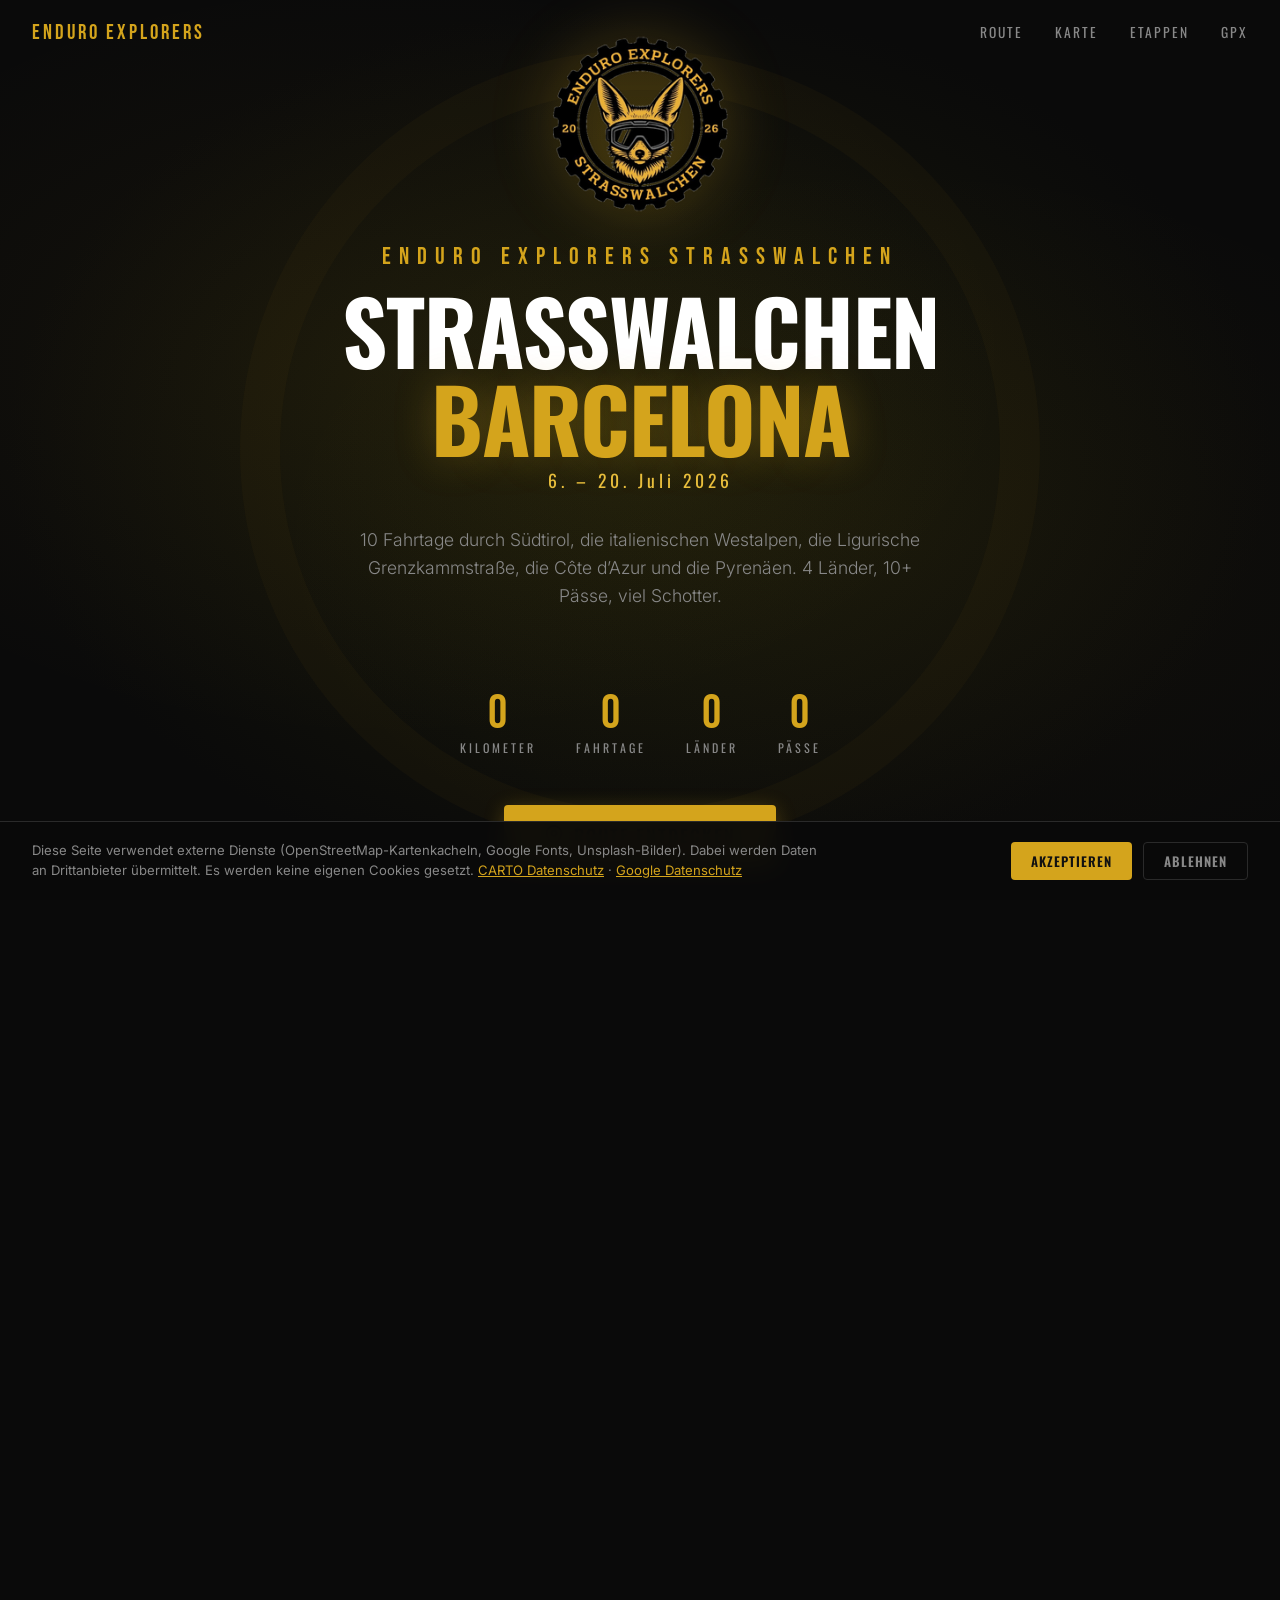
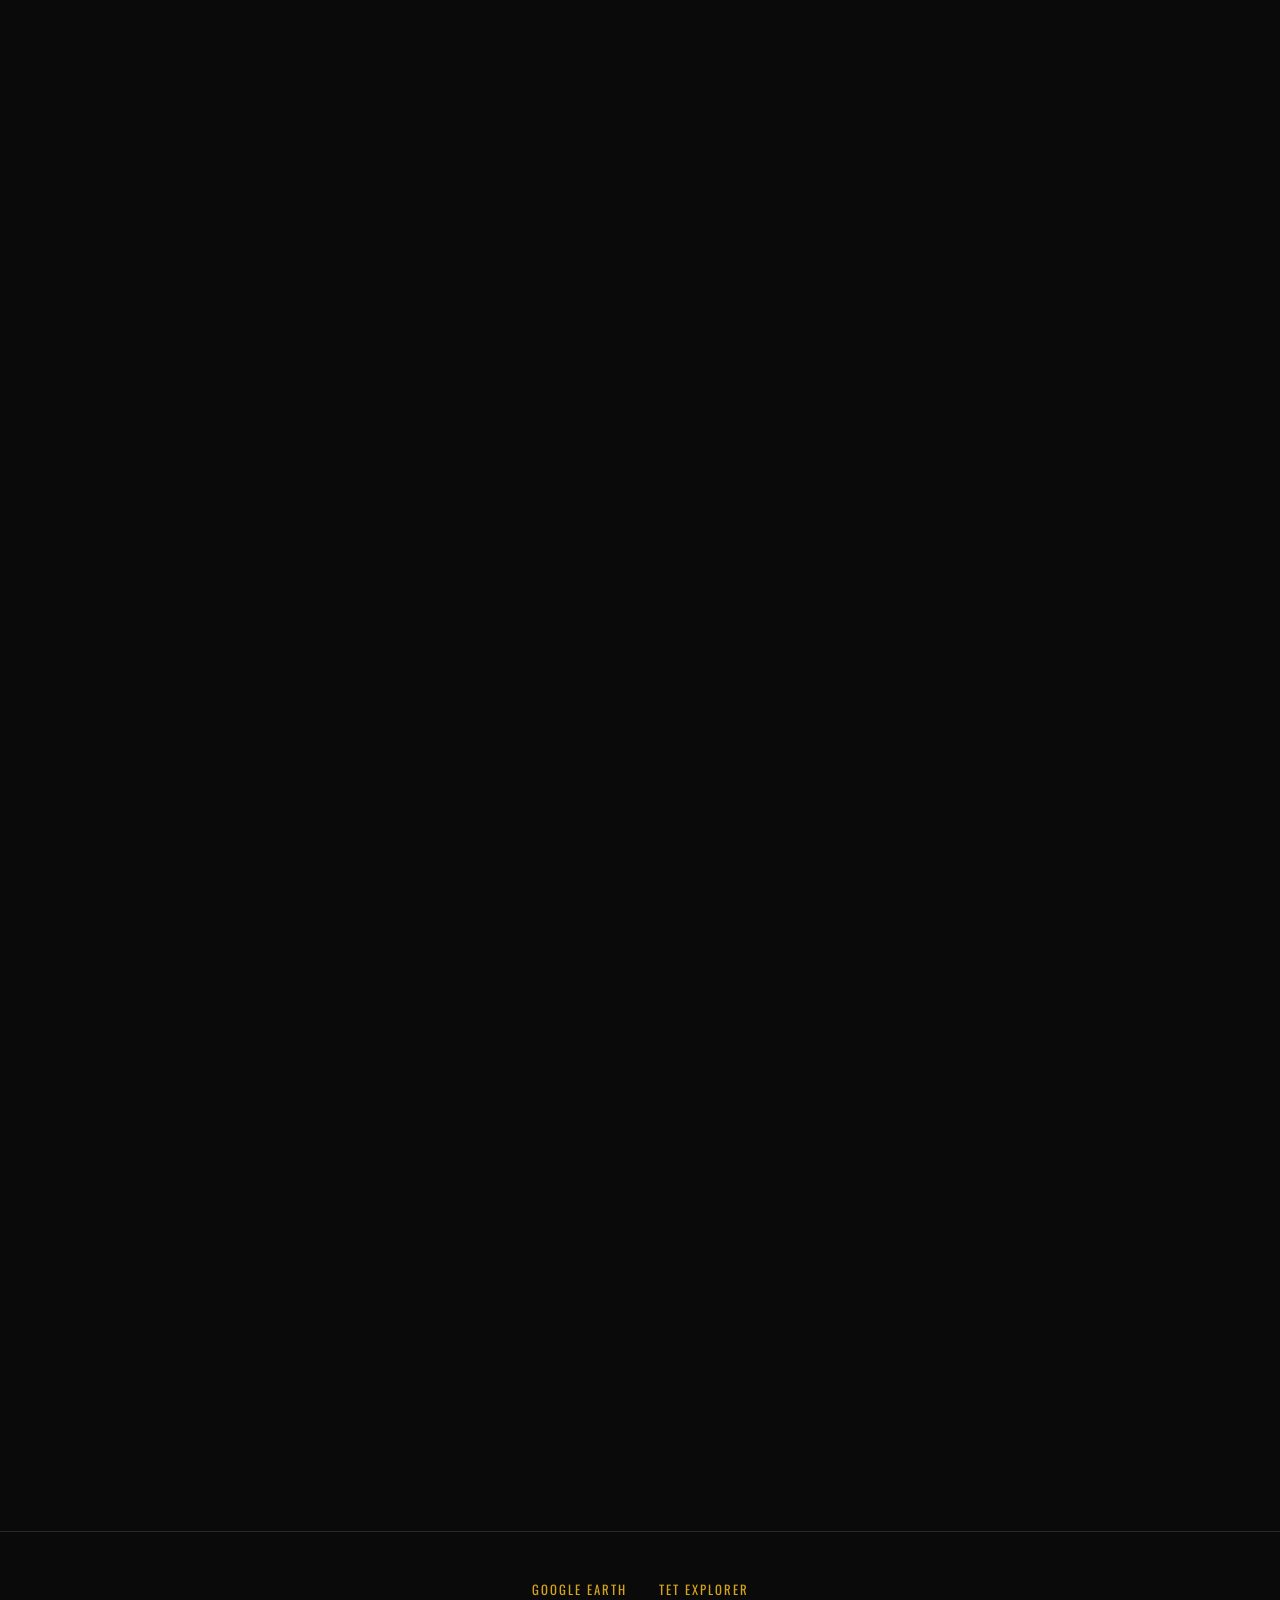
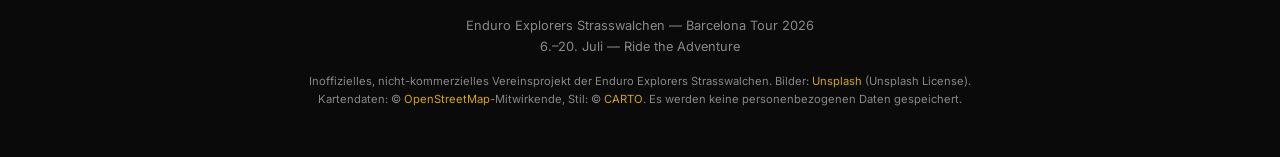
==== austria-barcelona.html @ 9d6f2d41 "gpx.studio iframe: Initial-Zoom auf Route gesetzt Vorher: Iframe zeigte beim Laden die ganze Weltkug" ====
<!DOCTYPE html>
<html lang="de">
<head>
    <meta charset="UTF-8">
    <meta name="viewport" content="width=device-width, initial-scale=1.0">
    <title>Strasswalchen → Barcelona 2026 · Via del Sale Tour — Enduro Explorers</title>
    <meta name="robots" content="noindex">
    <base target="_blank">
    <link rel="preconnect" href="https://fonts.googleapis.com">
    <link href="https://fonts.googleapis.com/css2?family=Bebas+Neue&family=Oswald:wght@300;400;500;600;700&family=Inter:wght@300;400;500;600&display=swap" rel="stylesheet">
    <style>
        :root {
            --gold: #D4A41C;
            --gold-light: #E8BE3C;
            --gold-dark: #B8890F;
            --gold-glow: rgba(212,164,28,0.3);
            --black: #0A0A0A;
            --black-card: #141414;
            --black-card-hover: #1C1C1C;
            --black-lighter: #1E1E1E;
            --text: #D4D4D4;
            --text-muted: #888888;
            --text-bright: #FFFFFF;
            --border: #2A2A2A;
            --red: #CC3333;
            --green: #44AA44;
            --blue: #4488CC;
        }
        * { margin: 0; padding: 0; box-sizing: border-box; }
        body {
            font-family: 'Inter', -apple-system, sans-serif;
            background: var(--black);
            color: var(--text);
            line-height: 1.6;
            overflow-x: hidden;
        }

        /* ═══ HERO ═══ */
        .hero {
            position: relative;
            min-height: 100vh;
            display: flex;
            align-items: center;
            justify-content: center;
            text-align: center;
            background: radial-gradient(ellipse at center, #1a1a0a 0%, var(--black) 70%);
            overflow: hidden;
        }
        .hero::before {
            content: '';
            position: absolute;
            top: 0; left: 0; right: 0; bottom: 0;
            background:
                radial-gradient(ellipse at 30% 40%, rgba(212,164,28,0.06) 0%, transparent 50%),
                radial-gradient(ellipse at 70% 60%, rgba(212,164,28,0.04) 0%, transparent 50%);
        }
        /* Gear pattern background */
        .hero-gear-bg {
            position: absolute;
            top: 50%; left: 50%;
            transform: translate(-50%, -50%);
            width: 800px; height: 800px;
            opacity: 0.03;
            border: 40px solid var(--gold);
            border-radius: 50%;
            animation: gear-rotate 120s linear infinite;
        }
        @keyframes gear-rotate { to { transform: translate(-50%, -50%) rotate(360deg); } }

        .hero-particles {
            position: absolute;
            top: 0; left: 0; right: 0; bottom: 0;
            overflow: hidden;
        }
        .particle {
            position: absolute;
            width: 2px; height: 2px;
            background: var(--gold);
            border-radius: 50%;
            opacity: 0;
            animation: dust 6s infinite;
        }
        @keyframes dust {
            0% { opacity: 0; transform: translateY(100vh) scale(0); }
            15% { opacity: 0.5; }
            85% { opacity: 0.5; }
            100% { opacity: 0; transform: translateY(-10vh) scale(1.5); }
        }

        .hero-content {
            position: relative; z-index: 2;
            padding: 2rem; max-width: 900px;
        }
        .hero-logo {
            width: 180px; height: 180px;
            margin: 0 auto 1.5rem;
            filter: drop-shadow(0 0 30px rgba(212,164,28,0.3));
            animation: logo-pulse 3s ease-in-out infinite;
        }
        @keyframes logo-pulse {
            0%, 100% { filter: drop-shadow(0 0 20px rgba(212,164,28,0.2)); }
            50% { filter: drop-shadow(0 0 40px rgba(212,164,28,0.4)); }
        }
        .hero-logo img { width: 100%; height: 100%; object-fit: contain; }

        .hero-club {
            font-family: 'Bebas Neue', sans-serif;
            font-size: clamp(1rem, 3vw, 1.5rem);
            color: var(--gold);
            letter-spacing: 8px;
            text-transform: uppercase;
            margin-bottom: 0.5rem;
        }
        .hero h1 {
            font-family: 'Oswald', sans-serif;
            font-size: clamp(2.5rem, 8vw, 5.5rem);
            font-weight: 700;
            color: var(--text-bright);
            line-height: 1;
            margin-bottom: 0.3rem;
            letter-spacing: -1px;
            text-transform: uppercase;
        }
        .hero h1 span {
            color: var(--gold);
            text-shadow: 0 0 40px rgba(212,164,28,0.3);
        }
        .hero-date {
            font-family: 'Oswald', sans-serif;
            font-size: 1.1rem;
            color: var(--gold-light);
            letter-spacing: 4px;
            margin-bottom: 2rem;
        }
        .hero-subtitle {
            font-size: clamp(0.9rem, 2vw, 1.1rem);
            color: var(--text-muted);
            margin-bottom: 2.5rem;
            font-weight: 300;
            max-width: 600px;
            margin-left: auto; margin-right: auto;
        }
        .hero-stats {
            display: flex; justify-content: center;
            gap: 2.5rem; margin-bottom: 3rem; flex-wrap: wrap;
        }
        .hero-stat { text-align: center; }
        .hero-stat-value {
            font-family: 'Bebas Neue', sans-serif;
            font-size: 3rem; color: var(--gold);
            line-height: 1;
        }
        .hero-stat-label {
            font-family: 'Oswald', sans-serif;
            font-size: 0.75rem; color: var(--text-muted);
            text-transform: uppercase; letter-spacing: 3px;
        }
        /* Countdown */
        .countdown-wrap { margin-bottom: 2.5rem; }
        .countdown { display: flex; justify-content: center; gap: 1.5rem; flex-wrap: wrap; }
        .cd-block { text-align: center; min-width: 70px; }
        .cd-value {
            font-family: 'Bebas Neue', sans-serif;
            font-size: 2.8rem; color: var(--gold); line-height: 1;
            text-shadow: 0 0 20px rgba(212,164,28,0.3);
        }
        .cd-label {
            font-family: 'Oswald', sans-serif;
            font-size: 0.65rem; color: var(--text-muted);
            text-transform: uppercase; letter-spacing: 3px;
        }
        .cd-past { font-family: 'Oswald', sans-serif; font-size: 1.2rem; color: var(--gold); letter-spacing: 3px; text-transform: uppercase; }
        .hero-cta {
            display: inline-flex; align-items: center; gap: 10px;
            padding: 16px 40px;
            background: var(--gold);
            color: var(--black);
            text-decoration: none;
            border-radius: 4px;
            font-family: 'Oswald', sans-serif;
            font-weight: 600; font-size: 1.1rem;
            text-transform: uppercase; letter-spacing: 2px;
            transition: all 0.3s ease;
            box-shadow: 0 4px 20px var(--gold-glow);
            cursor: pointer; border: none;
        }
        .hero-cta:hover {
            transform: translateY(-2px);
            box-shadow: 0 8px 30px rgba(212,164,28,0.5);
            background: var(--gold-light);
        }
        .scroll-indicator {
            position: absolute; bottom: 2rem; left: 50%;
            transform: translateX(-50%); animation: bounce 2s infinite; z-index: 2;
        }
        .scroll-indicator svg { width: 30px; height: 30px; stroke: var(--gold); opacity: 0.5; }
        @keyframes bounce {
            0%, 20%, 50%, 80%, 100% { transform: translateX(-50%) translateY(0); }
            40% { transform: translateX(-50%) translateY(-10px); }
            60% { transform: translateX(-50%) translateY(-5px); }
        }

        /* ═══ NAV ═══ */
        .nav {
            position: fixed; top: 0; left: 0; right: 0; z-index: 100;
            padding: 1rem 2rem; display: flex;
            justify-content: space-between; align-items: center;
            transition: all 0.3s ease;
        }
        .nav.scrolled {
            background: rgba(10,10,10,0.95);
            backdrop-filter: blur(20px);
            border-bottom: 1px solid var(--border);
            padding: 0.7rem 2rem;
        }
        .nav-logo-text {
            font-family: 'Bebas Neue', sans-serif;
            font-size: 1.3rem; color: var(--gold);
            text-decoration: none; letter-spacing: 3px;
        }
        .nav-links { display: flex; gap: 2rem; list-style: none; }
        .nav-links a {
            color: var(--text-muted); text-decoration: none;
            font-family: 'Oswald', sans-serif;
            font-size: 0.85rem; font-weight: 400;
            text-transform: uppercase; letter-spacing: 2px;
            transition: color 0.3s;
        }
        .nav-links a:hover { color: var(--gold); }

        /* ═══ SECTIONS ═══ */
        .section-wrap {
            padding: 4rem 2rem; max-width: 1400px; margin: 0 auto;
        }
        .section-header { margin-bottom: 2rem; }
        .section-header h2 {
            font-family: 'Oswald', sans-serif;
            font-size: 2rem; font-weight: 600;
            color: var(--text-bright); margin-bottom: 0.3rem;
            text-transform: uppercase; letter-spacing: 2px;
        }
        .section-header h2 span { color: var(--gold); }
        .section-header p { color: var(--text-muted); max-width: 700px; font-size: 0.9rem; }
        /* Gold accent line under headings */
        .section-header::after {
            content: '';
            display: block;
            width: 60px; height: 3px;
            background: var(--gold);
            margin-top: 0.8rem;
        }

        /* ═══ PROGRESS ═══ */
        .route-progress {
            display: flex; align-items: center; gap: 0;
            margin: 3rem 0 2rem; position: relative;
            padding: 3.5rem 0.5rem 2.5rem;
            overflow-x: auto;
        }
        .progress-stop {
            display: flex; flex-direction: column; align-items: center;
            position: relative; z-index: 2; flex-shrink: 0;
            min-width: 70px;
        }
        .progress-dot {
            width: 14px; height: 14px; border-radius: 50%;
            background: var(--black-card); border: 3px solid var(--gold);
            transition: all 0.3s;
        }
        .progress-stop:hover .progress-dot {
            background: var(--gold); box-shadow: 0 0 12px var(--gold-glow);
        }
        .progress-dot.start, .progress-dot.end {
            width: 20px; height: 20px; background: var(--gold);
        }
        .progress-country {
            position: absolute; bottom: calc(100% + 8px); left: 50%; transform: translateX(-50%);
            font-family: 'Oswald', sans-serif; font-size: 0.62rem; font-weight: 700;
            letter-spacing: 1.5px; color: var(--gold);
            background: rgba(212,164,28,0.1); border: 1px solid rgba(212,164,28,0.3);
            padding: 2px 6px; border-radius: 2px;
            white-space: nowrap;
        }
        .progress-label {
            position: absolute; top: calc(100% + 8px); left: 50%; transform: translateX(-50%);
            white-space: nowrap;
            font-size: 0.72rem; color: var(--text-bright);
            font-family: 'Oswald', sans-serif;
            text-transform: uppercase; letter-spacing: 1px; font-weight: 600;
        }
        .progress-date {
            position: absolute; top: calc(100% + 28px); left: 50%; transform: translateX(-50%);
            white-space: nowrap;
            font-size: 0.62rem; color: var(--text-muted); font-weight: 500;
        }
        .progress-line { flex: 1; height: 2px; background: var(--gold); min-width: 20px; opacity: 0.4; }

        /* ═══ MAP ═══ */
        .map-container {
            border-radius: 4px; overflow: hidden;
            border: 2px solid var(--border); height: 550px; position: relative;
        }
        #leafletMap { width: 100%; height: 100%; background: #111; }
        .map-error {
            display: none; position: absolute; top: 0; left: 0; right: 0; bottom: 0;
            background: var(--black-card); color: var(--text-muted);
            justify-content: center; align-items: center; flex-direction: column; gap: 1rem;
            font-size: 0.9rem; text-align: center; padding: 2rem;
        }
        .map-error a { color: var(--gold); }

        /* ═══ DAY CARDS ═══ */
        .days-grid {
            display: grid;
            grid-template-columns: repeat(auto-fill, minmax(360px, 1fr));
            gap: 1.5rem; margin-top: 1.5rem;
        }
        .day-card {
            background: var(--black-card); border-radius: 4px; overflow: hidden;
            border: 1px solid var(--border);
            transition: all 0.4s cubic-bezier(0.25, 0.46, 0.45, 0.94);
            cursor: pointer;
        }
        .day-card:hover {
            transform: translateY(-4px);
            border-color: var(--gold);
            box-shadow: 0 8px 30px rgba(212,164,28,0.1);
            background: var(--black-card-hover);
        }
        .day-card-image { position: relative; height: 200px; overflow: hidden; }
        .day-card-image img {
            width: 100%; height: 100%; object-fit: cover;
            transition: transform 0.6s ease;
            filter: saturate(0.8);
        }
        .day-card:hover .day-card-image img { transform: scale(1.05); filter: saturate(1); }
        .day-card-image::after {
            content: ''; position: absolute; bottom: 0; left: 0; right: 0; height: 60%;
            background: linear-gradient(transparent, rgba(10,10,10,0.95));
        }
        .day-number {
            position: absolute; top: 12px; left: 12px;
            padding: 6px 16px;
            background: var(--gold); color: var(--black);
            font-family: 'Bebas Neue', sans-serif;
            font-size: 0.9rem; letter-spacing: 2px;
            z-index: 2;
        }
        .day-date {
            position: absolute; top: 44px; left: 12px;
            padding: 4px 10px;
            background: rgba(0,0,0,0.7); backdrop-filter: blur(5px);
            font-size: 0.7rem; font-weight: 600;
            color: var(--gold-light); z-index: 2;
            font-family: 'Oswald', sans-serif; letter-spacing: 1px;
        }
        .day-country-flags {
            position: absolute; top: 12px; right: 12px;
            font-size: 1.5rem; z-index: 2;
            filter: drop-shadow(0 2px 4px rgba(0,0,0,0.5));
        }
        .day-route-label {
            position: absolute; bottom: 12px; left: 12px; z-index: 2;
            font-size: 0.7rem; color: rgba(255,255,255,0.6);
            font-family: 'Oswald', sans-serif;
            text-transform: uppercase; letter-spacing: 1px;
        }
        .day-card-body { padding: 1.2rem 1.4rem; }
        .day-card-title {
            font-family: 'Oswald', sans-serif;
            font-size: 1.2rem; font-weight: 600;
            color: var(--text-bright); margin-bottom: 0.3rem;
            text-transform: uppercase; letter-spacing: 1px;
        }
        .day-card-route {
            font-size: 0.8rem; color: var(--gold);
            margin-bottom: 0.6rem; font-weight: 500;
            font-family: 'Oswald', sans-serif;
        }
        .day-card-meta { display: flex; gap: 1rem; margin-bottom: 0.8rem; flex-wrap: wrap; }
        .day-meta-item {
            display: flex; align-items: center; gap: 5px;
            font-size: 0.8rem; color: var(--text-muted);
        }
        .day-meta-item svg { width: 14px; height: 14px; stroke: var(--gold); flex-shrink: 0; }
        .day-card-desc {
            font-size: 0.82rem; color: var(--text-muted); line-height: 1.5;
            display: -webkit-box; -webkit-line-clamp: 3;
            -webkit-box-orient: vertical; overflow: hidden;
        }
        .day-card-tags { display: flex; gap: 6px; margin-top: 0.8rem; flex-wrap: wrap; }
        .day-tag {
            padding: 3px 10px;
            background: rgba(212,164,28,0.08);
            border: 1px solid rgba(212,164,28,0.15);
            font-family: 'Oswald', sans-serif;
            font-size: 0.68rem; color: var(--gold);
            text-transform: uppercase; letter-spacing: 1px;
        }
        .difficulty-badge {
            padding: 4px 12px; font-size: 0.68rem; font-weight: 600;
            font-family: 'Oswald', sans-serif; text-transform: uppercase; letter-spacing: 1px;
        }
        .diff-easy { background: rgba(68,170,68,0.12); color: var(--green); border: 1px solid rgba(68,170,68,0.25); }
        .diff-moderate { background: rgba(212,164,28,0.12); color: var(--gold); border: 1px solid rgba(212,164,28,0.25); }
        .diff-hard { background: rgba(204,51,51,0.12); color: var(--red); border: 1px solid rgba(204,51,51,0.25); }

        .rest-day-badge {
            display: inline-block; padding: 3px 10px; margin-bottom: 6px;
            background: rgba(68,136,204,0.12); color: var(--blue);
            border: 1px solid rgba(68,136,204,0.25);
            font-family: 'Oswald', sans-serif;
            font-size: 0.68rem; text-transform: uppercase; letter-spacing: 1px;
        }

        /* ═══ ELEVATION ═══ */
        .elevation-chart {
            background: var(--black-card); border-radius: 4px;
            border: 1px solid var(--border); padding: 2rem;
            height: 300px; overflow: hidden;
        }
        .elevation-svg { width: 100%; height: 100%; }

        /* ═══ INFO CARDS ═══ */
        .info-grid {
            display: grid;
            grid-template-columns: repeat(auto-fill, minmax(300px, 1fr));
            gap: 1.5rem; margin-top: 1.5rem;
        }
        .info-card {
            background: var(--black-card); border-radius: 4px; padding: 1.5rem;
            border: 1px solid var(--border); transition: all 0.3s;
        }
        .info-card:hover { border-color: var(--gold); transform: translateY(-2px); }
        .info-card-icon {
            width: 48px; height: 48px; border-radius: 4px;
            display: flex; align-items: center; justify-content: center;
            margin-bottom: 1rem; background: rgba(212,164,28,0.1);
        }
        .info-card-icon svg { width: 24px; height: 24px; stroke: var(--gold); }
        .info-card h3 {
            font-family: 'Oswald', sans-serif;
            font-size: 1rem; font-weight: 600;
            color: var(--text-bright); margin-bottom: 0.5rem;
            text-transform: uppercase; letter-spacing: 1px;
        }
        .info-card p { font-size: 0.82rem; color: var(--text-muted); line-height: 1.6; }

        /* ═══ CHECKLIST ═══ */
        .checklist-grid {
            display: grid;
            grid-template-columns: repeat(auto-fill, minmax(280px, 1fr));
            gap: 1.5rem; margin-top: 1.5rem;
        }
        .checklist-card {
            background: var(--black-card); border-radius: 4px; padding: 1.5rem;
            border: 1px solid var(--border);
        }
        .checklist-card h3 {
            font-family: 'Oswald', sans-serif; font-size: 1rem; font-weight: 600;
            color: var(--text-bright); margin-bottom: 1rem;
            text-transform: uppercase; letter-spacing: 1px;
        }
        .checklist-item {
            display: flex; align-items: center; gap: 10px;
            padding: 6px 0; font-size: 0.82rem; color: var(--text-muted);
            cursor: pointer; transition: color 0.2s;
        }
        .checklist-item:hover { color: var(--text); }
        .checklist-item input[type="checkbox"] {
            appearance: none; width: 18px; height: 18px;
            border: 2px solid var(--border); border-radius: 2px;
            cursor: pointer; flex-shrink: 0; position: relative; transition: all 0.2s;
        }
        .checklist-item input[type="checkbox"]:checked { background: var(--gold); border-color: var(--gold); }
        .checklist-item input[type="checkbox"]:checked::after {
            content: '\2713'; position: absolute; top: 50%; left: 50%;
            transform: translate(-50%, -50%); color: var(--black); font-size: 12px; font-weight: bold;
        }
        .checklist-item input[type="checkbox"]:checked + span {
            text-decoration: line-through; opacity: 0.4;
        }

        /* ═══ MODAL ═══ */
        .modal-overlay {
            position: fixed; top: 0; left: 0; right: 0; bottom: 0;
            background: rgba(0,0,0,0.8); backdrop-filter: blur(8px);
            z-index: 200; display: none;
            align-items: center; justify-content: center; padding: 2rem;
        }
        .modal-overlay.active { display: flex; }
        .modal {
            background: var(--black-card); border-radius: 4px;
            max-width: 750px; width: 100%; max-height: 90vh; overflow-y: auto;
            border: 1px solid var(--gold);
            box-shadow: 0 24px 80px rgba(0,0,0,0.6);
            animation: modal-in 0.3s ease;
        }
        @keyframes modal-in {
            from { opacity: 0; transform: scale(0.95) translateY(20px); }
            to { opacity: 1; transform: scale(1) translateY(0); }
        }
        .modal-image { height: 260px; position: relative; overflow: hidden; }
        .modal-image img { width: 100%; height: 100%; object-fit: cover; }
        .modal-image::after {
            content: ''; position: absolute; bottom: 0; left: 0; right: 0; height: 50%;
            background: linear-gradient(transparent, var(--black-card));
        }
        .modal-close {
            position: absolute; top: 16px; right: 16px;
            width: 36px; height: 36px;
            background: rgba(0,0,0,0.6); border: 1px solid var(--border);
            color: white; font-size: 1.2rem; cursor: pointer;
            display: flex; align-items: center; justify-content: center; z-index: 2;
            transition: all 0.3s;
        }
        .modal-close:hover { background: var(--gold); color: var(--black); border-color: var(--gold); }
        .modal-body { padding: 1.5rem 2rem 2rem; }
        .modal-body h2 {
            font-family: 'Oswald', sans-serif;
            font-size: 1.6rem; font-weight: 600;
            color: var(--text-bright); margin-bottom: 0.3rem;
            text-transform: uppercase; letter-spacing: 1px;
        }
        .modal-route-info {
            color: var(--gold); font-weight: 500; margin-bottom: 1rem;
            font-family: 'Oswald', sans-serif; letter-spacing: 1px;
        }
        .modal-stats {
            display: grid; grid-template-columns: repeat(3, 1fr);
            gap: 1rem; margin-bottom: 1.5rem;
        }
        .modal-stat {
            text-align: center; padding: 1rem;
            background: rgba(212,164,28,0.04); border: 1px solid var(--border);
        }
        .modal-stat-value {
            font-family: 'Bebas Neue', sans-serif;
            font-size: 1.5rem; color: var(--gold);
        }
        .modal-stat-label {
            font-family: 'Oswald', sans-serif;
            font-size: 0.7rem; color: var(--text-muted);
            text-transform: uppercase; letter-spacing: 2px;
        }
        .modal-desc { color: var(--text); font-size: 0.9rem; line-height: 1.7; margin-bottom: 1.5rem; }
        .modal-highlights { margin-bottom: 1.5rem; }
        .modal-highlights h4 {
            font-family: 'Oswald', sans-serif; color: var(--text-bright);
            font-size: 0.85rem; margin-bottom: 0.5rem;
            text-transform: uppercase; letter-spacing: 1px;
        }
        .highlight-list { list-style: none; display: flex; flex-wrap: wrap; gap: 6px; }
        .highlight-list li {
            padding: 4px 12px; background: rgba(212,164,28,0.08);
            border: 1px solid rgba(212,164,28,0.2);
            font-size: 0.75rem; color: var(--gold-light);
            font-family: 'Oswald', sans-serif; letter-spacing: 1px;
        }
        .modal-actions { display: flex; gap: 1rem; }
        .btn-primary {
            flex: 1; display: flex; align-items: center; justify-content: center; gap: 8px;
            padding: 14px 20px;
            background: var(--gold); color: var(--black);
            border: none;
            font-family: 'Oswald', sans-serif; font-size: 0.9rem; font-weight: 600;
            text-transform: uppercase; letter-spacing: 2px;
            cursor: pointer; transition: all 0.3s; text-decoration: none;
        }
        .btn-primary:hover { background: var(--gold-light); box-shadow: 0 4px 15px var(--gold-glow); }
        .btn-secondary {
            display: flex; align-items: center; justify-content: center; gap: 8px;
            padding: 14px 20px; background: transparent;
            color: var(--gold); border: 1px solid var(--gold);
            font-family: 'Oswald', sans-serif; font-size: 0.9rem;
            text-transform: uppercase; letter-spacing: 2px;
            cursor: pointer; transition: all 0.3s; text-decoration: none;
        }
        .btn-secondary:hover { background: rgba(212,164,28,0.1); }

        /* ═══ GPX DOWNLOAD ═══ */
        .gpx-section { border-top: 1px solid var(--border); }
        .gpx-grid {
            display: grid;
            grid-template-columns: repeat(auto-fill, minmax(280px, 1fr));
            gap: 1rem; margin-top: 1.5rem;
        }
        .gpx-card {
            background: var(--black-card); border: 1px solid var(--border);
            padding: 1rem 1.2rem; display: flex; align-items: center;
            justify-content: space-between; gap: 1rem;
            transition: all 0.3s; cursor: pointer;
        }
        .gpx-card:hover { border-color: var(--gold); background: var(--black-card-hover); }
        .gpx-card-info { flex: 1; }
        .gpx-card-title {
            font-family: 'Oswald', sans-serif; font-size: 0.85rem;
            color: var(--text-bright); text-transform: uppercase; letter-spacing: 1px;
        }
        .gpx-card-sub { font-size: 0.72rem; color: var(--text-muted); margin-top: 2px; }
        .gpx-btn {
            display: flex; align-items: center; gap: 6px;
            padding: 8px 16px; background: var(--gold); color: var(--black);
            border: none; font-family: 'Oswald', sans-serif; font-size: 0.75rem;
            font-weight: 600; text-transform: uppercase; letter-spacing: 1px;
            cursor: pointer; transition: all 0.3s; white-space: nowrap;
            text-decoration: none;
        }
        .gpx-btn:hover { background: var(--gold-light); box-shadow: 0 2px 10px var(--gold-glow); }
        .gpx-btn svg { width: 14px; height: 14px; }
        .gpx-btn-outline {
            display: inline-flex; align-items: center; gap: 6px;
            padding: 8px 14px; background: transparent;
            color: var(--gold); border: 1px solid rgba(212,164,28,0.3);
            font-family: 'Oswald', sans-serif; font-size: 0.7rem;
            font-weight: 500; text-transform: uppercase; letter-spacing: 1px;
            cursor: pointer; transition: all 0.3s; text-decoration: none;
        }
        .gpx-btn-outline:hover { border-color: var(--gold); background: rgba(212,164,28,0.08); }
        .gpx-btn-outline svg { width: 12px; height: 12px; stroke: var(--gold); }
        .gpx-full-download {
            margin-top: 1.5rem; padding: 1.5rem;
            background: rgba(212,164,28,0.04); border: 1px solid rgba(212,164,28,0.2);
            display: flex; align-items: center; justify-content: space-between;
            flex-wrap: wrap; gap: 1rem;
        }
        .gpx-full-info h3 {
            font-family: 'Oswald', sans-serif; color: var(--gold);
            text-transform: uppercase; letter-spacing: 2px; font-size: 1rem;
        }
        .gpx-full-info p { font-size: 0.8rem; color: var(--text-muted); }

        /* ═══ FOOTER ═══ */
        footer {
            padding: 3rem 2rem; border-top: 1px solid var(--border);
            text-align: center; max-width: 1400px; margin: 0 auto;
        }
        .footer-logo { width: 60px; margin-bottom: 1rem; opacity: 0.5; }
        footer p { color: var(--text-muted); font-size: 0.8rem; }
        footer a { color: var(--gold); text-decoration: none; }
        footer a:hover { text-decoration: underline; }
        .footer-links {
            display: flex; justify-content: center; gap: 2rem;
            margin-bottom: 1rem; flex-wrap: wrap;
        }
        .footer-links a {
            font-family: 'Oswald', sans-serif; text-transform: uppercase;
            letter-spacing: 2px; font-size: 0.8rem;
        }

        /* ═══ SCROLLBAR ═══ */
        ::-webkit-scrollbar { width: 6px; }
        ::-webkit-scrollbar-track { background: var(--black); }
        ::-webkit-scrollbar-thumb { background: var(--border); border-radius: 3px; }
        ::-webkit-scrollbar-thumb:hover { background: var(--gold); }

        /* ═══ RESPONSIVE ═══ */
        @media (max-width: 768px) {
            .nav-links { display: none; }
            .hero-stats { gap: 1.5rem; }
            .hero-logo { width: 140px; height: 140px; }
            .days-grid { grid-template-columns: 1fr; }
            .info-grid { grid-template-columns: 1fr; }
            .checklist-grid { grid-template-columns: 1fr; }
            .modal-stats { grid-template-columns: 1fr; }
            .modal-actions { flex-direction: column; }
            .map-container { height: 350px; }
            .route-progress { display: none; }
            .elevation-chart { height: 200px; }
        }

        /* ═══ ANIMATIONS ═══ */
        .card-enter { opacity: 0; transform: translateY(20px); animation: card-fade-in 0.4s ease forwards; }
        @keyframes card-fade-in { to { opacity: 1; transform: translateY(0); } }
        .fade-in { opacity: 0; transform: translateY(30px); transition: opacity 0.6s ease, transform 0.6s ease; }
        .fade-in.visible { opacity: 1; transform: translateY(0); }

        /* Leaflet dark overrides */
        .leaflet-container { background: #111; }
        .leaflet-control-attribution { background: rgba(10,10,10,0.8) !important; color: #666 !important; font-size: 9px !important; }
        .leaflet-control-attribution a { color: var(--gold) !important; }
        .leaflet-control-zoom a { background: var(--black-card) !important; color: var(--gold) !important; border-color: var(--border) !important; }
        .leaflet-popup-content-wrapper { background: var(--black-card); color: var(--text); border-radius: 4px; border: 1px solid var(--gold); }
        .leaflet-popup-tip { background: var(--black-card); }
    </style>
<script>(function(){try{if(!(new URLSearchParams(location.search).get("embed")==="1"||window.self!==window.top))return;document.documentElement.classList.add("embed-mode");function n(){document.querySelectorAll("nav,#navbar,footer,.cookie-banner").forEach(function(el){el.remove()});document.querySelectorAll("a[href]").forEach(function(a){var h=a.getAttribute("href")||"";if(!h)return;if(h[0]==="#"||h.indexOf("mailto:")===0||h.indexOf("tel:")===0)return;if(h.indexOf("http")===0){if(h.indexOf("github.io")>=0||h.indexOf("github.com")>=0){a.removeAttribute("href");a.removeAttribute("target");a.classList.add("cross-page-disabled")}return}if(h.indexOf(".html")>=0||h.slice(-1)==="/"){a.removeAttribute("href");a.removeAttribute("target");a.classList.add("cross-page-disabled")}});document.querySelectorAll("link[rel=\"canonical\"],meta[property=\"og:url\"]").forEach(function(el){el.remove()})}if(document.readyState==="loading")document.addEventListener("DOMContentLoaded",n);else n()}catch(e){}})();</script>
<style>
.embed-mode .nav,.embed-mode nav,.embed-mode #navbar,.embed-mode footer,.embed-mode .cookie-banner{display:none!important}
.embed-mode body{padding-top:0!important}
.embed-mode .hero,.embed-mode .page-hero{padding-top:3rem!important;min-height:40vh!important}
.embed-mode a.cross-page-disabled{pointer-events:none!important;opacity:.55!important;cursor:default!important;text-decoration:none!important}
</style>
</head>
<body>

<!-- DSGVO Banner -->
<div class="cookie-banner" id="cookieBanner" style="position:fixed;bottom:0;left:0;right:0;background:rgba(10,10,10,0.97);backdrop-filter:blur(12px);border-top:1px solid var(--border);padding:1.2rem 2rem;z-index:9999;display:flex;align-items:center;justify-content:space-between;gap:1.5rem;flex-wrap:wrap;">
    <div style="font-size:0.82rem;color:var(--text-muted);max-width:800px;line-height:1.5;">
        Diese Seite verwendet externe Dienste (OpenStreetMap-Kartenkacheln, Google Fonts, Unsplash-Bilder).
        Dabei werden Daten an Drittanbieter übermittelt. Es werden keine eigenen Cookies gesetzt.
        <a href="https://carto.com/privacy/" target="_blank" rel="noopener" style="color:var(--gold)">CARTO Datenschutz</a> ·
        <a href="https://policies.google.com/privacy" target="_blank" rel="noopener" style="color:var(--gold)">Google Datenschutz</a>
    </div>
    <div style="display:flex;gap:0.7rem;flex-shrink:0;">
        <button onclick="localStorage.setItem('ee-consent','accepted');document.getElementById('cookieBanner').style.display='none'" style="padding:8px 20px;border-radius:4px;font-size:0.82rem;font-family:'Oswald',sans-serif;font-weight:600;cursor:pointer;border:none;background:var(--gold);color:#111;letter-spacing:1px;text-transform:uppercase">Akzeptieren</button>
        <button onclick="localStorage.setItem('ee-consent','rejected');document.getElementById('cookieBanner').style.display='none'" style="padding:8px 20px;border-radius:4px;font-size:0.82rem;font-family:'Oswald',sans-serif;font-weight:600;cursor:pointer;border:1px solid var(--border);background:transparent;color:var(--text-muted);letter-spacing:1px;text-transform:uppercase">Ablehnen</button>
    </div>
</div>
<script>if(localStorage.getItem('ee-consent'))document.getElementById('cookieBanner').style.display='none';</script>

<nav class="nav" id="navbar">
    <a href="#" class="nav-logo-text">ENDURO EXPLORERS</a>
    <ul class="nav-links">
        <li><a href="#overview">Route</a></li>
        <li><a href="#map">Karte</a></li>
        <li><a href="#etappen">Etappen</a></li>
        <li><a href="#gpx">GPX</a></li>
    </ul>
</nav>

<section class="hero">
    <div class="hero-gear-bg"></div>
    <div class="hero-particles" id="particles"></div>
    <div class="hero-content">
        <div class="hero-logo">
            <img id="clubLogo" src="[data-uri]" alt="Enduro Explorers Logo">
        </div>
        <div class="hero-club">Enduro Explorers Strasswalchen</div>
        <h1>Stra&szlig;walchen <span>Barcelona</span></h1>
        <div class="hero-date">6. &ndash; 20. Juli 2026</div>
        <p class="hero-subtitle">10 Fahrtage durch S&uuml;dtirol, die italienischen Westalpen, die Ligurische Grenzkammstra&szlig;e, die C&ocirc;te d&rsquo;Azur und die Pyren&auml;en. 4 L&auml;nder, 10+ P&auml;sse, viel Schotter.</p>
        <div class="countdown-wrap">
            <div class="countdown" id="countdown"></div>
        </div>
        <div class="hero-stats">
            <div class="hero-stat">
                <div class="hero-stat-value" id="stat-km">0</div>
                <div class="hero-stat-label">Kilometer</div>
            </div>
            <div class="hero-stat">
                <div class="hero-stat-value" id="stat-days">0</div>
                <div class="hero-stat-label">Fahrtage</div>
            </div>
            <div class="hero-stat">
                <div class="hero-stat-value" id="stat-countries">0</div>
                <div class="hero-stat-label">L&auml;nder</div>
            </div>
            <div class="hero-stat">
                <div class="hero-stat-value" id="stat-passes">0</div>
                <div class="hero-stat-label">P&auml;sse</div>
            </div>
        </div>
        <a href="#overview" class="hero-cta">
            <svg width="20" height="20" viewBox="0 0 24 24" fill="none" stroke="currentColor" stroke-width="2"><path d="M21 10c0 7-9 13-9 13s-9-6-9-13a9 9 0 0118 0z"/><circle cx="12" cy="10" r="3"/></svg>
            Route Entdecken
        </a>
    </div>
    <div class="scroll-indicator">
        <svg viewBox="0 0 24 24" fill="none" stroke-width="2" stroke-linecap="round"><path d="M7 13l5 5 5-5"/><path d="M7 7l5 5 5-5"/></svg>
    </div>
</section>

<section class="section-wrap fade-in" id="overview">
    <div class="section-header">
        <h2>Route <span>&Uuml;bersicht</span></h2>
        <p>Von Stra&szlig;walchen durch S&uuml;dtirol, die italienischen Westalpen, die Ligurische Grenzkammstra&szlig;e (Via del Sale), die C&ocirc;te d&rsquo;Azur und die Pyren&auml;en bis Barcelona. ~2.370 km in 10 Fahrtagen mit Ruhetagen.</p>
    </div>
    <div class="route-progress" id="routeProgress"></div>
</section>

<section class="section-wrap fade-in" id="gpxstudio" style="padding-top:2rem;">
    <div class="section-header">
        <h2>GPX <span>Studio</span></h2>
        <p>Unsere echte 2026er GPX-Route &mdash; live im <a href="https://gpx.studio" target="_blank" rel="noopener" style="color:#D4A41C;">gpx.studio</a> Editor. Klicken, zoomen, H&ouml;henprofil ansehen, herunterladen.</p>
    </div>
    <div style="background:var(--black-card);border:1px solid var(--gold);border-radius:4px;overflow:hidden;margin-bottom:2rem;">
        <iframe
            src="https://gpx.studio/embed?options=%7B%22files%22%3A%5B%22https%3A//raw.githubusercontent.com/MonacoDansn/tet-explorer/main/gpx/tet-2026-gardasee-barcelona.gpx%22%5D%7D#5.5/43.5/6.5"
            width="100%"
            height="640"
            style="border:0;display:block;background:#1a1a1a;"
            loading="lazy"
            referrerpolicy="no-referrer-when-downgrade"
            title="TET 2026 Gardasee → Barcelona auf gpx.studio"></iframe>
    </div>
    <div style="text-align:center;margin-bottom:1.5rem;">
        <a href="gpx/tet-2026-gardasee-barcelona.gpx" download class="gpx-btn" style="display:inline-flex;align-items:center;gap:8px;">
            <svg viewBox="0 0 24 24" fill="none" stroke="currentColor" stroke-width="2" style="width:18px;height:18px;"><path d="M21 15v4a2 2 0 01-2 2H5a2 2 0 01-2-2v-4"/><polyline points="7 10 12 15 17 10"/><line x1="12" y1="15" x2="12" y2="3"/></svg>
            Komplette GPX herunterladen (7&thinsp;MB, 28 Segmente)
        </a>
    </div>
</section>

<section class="section-wrap fade-in" id="map" style="padding-top:2rem;">
    <div class="section-header">
        <h2>Interaktive <span>Karte</span></h2>
        <p>Alle 10 Etappen auf einen Blick. Klicke auf die Strecken f&uuml;r Details. <strong style="color:#D4A41C;">Neu:</strong> OSM-Layer &quot;Unbefestigt&quot; zeigt live alle Track/Gravel-Strecken im Kartenausschnitt.</p>
    </div>
    <div class="map-container">
        <div id="leafletMap"></div>
        <div class="map-error" id="mapError">
            <svg width="48" height="48" viewBox="0 0 24 24" fill="none" stroke="#888" stroke-width="1.5"><circle cx="12" cy="12" r="10"/><path d="M12 8v4M12 16h.01"/></svg>
            <p>Karte konnte nicht geladen werden.<br>
            <a href="https://www.google.com/maps/dir/Stra%C3%9Fwalchen/Villach/Bozen/Bormio/Aosta/Sestriere/Cuneo/Limone+Piemonte/Ventimiglia/Marseille/Perpignan/Barcelona" target="_blank">Route in Google Maps</a></p>
        </div>
    </div>
    <!-- Karten-Legende: Unbefestigt-Layer -->
    <div style="margin-top:14px;padding:14px 18px;background:#0A0A0A;border:1px solid #2A2A2A;border-left:3px solid #8B3A0E;font-family:Inter,sans-serif;font-size:0.8rem;color:#AAA;line-height:1.55;">
        <div style="display:flex;flex-wrap:wrap;gap:18px;align-items:center;">
            <span style="color:#D4A41C;font-family:Oswald,sans-serif;text-transform:uppercase;letter-spacing:1.5px;font-weight:600;">Unbefestigt-Legende:</span>
            <span style="display:inline-flex;align-items:center;gap:6px;"><span style="display:inline-block;width:18px;height:3px;background:#E8BE3C;"></span>Grade&nbsp;1 (feinschotter)</span>
            <span style="display:inline-flex;align-items:center;gap:6px;"><span style="display:inline-block;width:18px;height:3px;background:#D4A41C;"></span>Grade&nbsp;2 (schotter)</span>
            <span style="display:inline-flex;align-items:center;gap:6px;"><span style="display:inline-block;width:18px;height:3px;background:#B85C1C;"></span>Grade&nbsp;3 (grob)</span>
            <span style="display:inline-flex;align-items:center;gap:6px;"><span style="display:inline-block;width:18px;height:3px;background:#8B3A0E;"></span>Grade&nbsp;4 (rau)</span>
            <span style="display:inline-flex;align-items:center;gap:6px;"><span style="display:inline-block;width:18px;height:3px;background:#5C2A0A;"></span>Grade&nbsp;5 (sehr rau)</span>
        </div>
        <div style="margin-top:10px;font-size:0.75rem;color:#777;">
            Daten werden live via <a href="https://wiki.openstreetmap.org/wiki/Overpass_API" target="_blank" style="color:#D4A41C;">Overpass API</a> aus OpenStreetMap geladen (ab Zoom 10). Keine Speicherung. Attribution: &copy; OpenStreetMap contributors &middot; <a href="https://opendatacommons.org/licenses/odbl/" target="_blank" style="color:#D4A41C;">ODbL</a>.
        </div>
    </div>
</section>

<section class="section-wrap fade-in" id="etappen">
    <div class="section-header">
        <h2>Die 10 <span>Etappen</span></h2>
        <p>Jeder Fahrtag im Detail. Klicke f&uuml;r mehr Infos.</p>
    </div>
    <div class="days-grid" id="daysGrid"></div>
</section>

<section class="section-wrap fade-in" id="elevation">
    <div class="section-header">
        <h2>H&ouml;hen<span>profil</span></h2>
        <p>Von den Alpen ans Mittelmeer &mdash; das H&ouml;henprofil der gesamten Tour.</p>
    </div>
    <div class="elevation-chart">
        <svg class="elevation-svg" id="elevationSvg" viewBox="0 0 1000 250" preserveAspectRatio="none"></svg>
    </div>
</section>

<section class="section-wrap fade-in gpx-section" id="gpx">
    <div class="section-header">
        <h2>GPX <span>Downloads</span></h2>
        <p>Lade die GPS-Tracks f&uuml;r jede Etappe herunter &mdash; auch Offroad-Varianten wo verf&uuml;gbar.</p>
    </div>

    <!-- OSMand Offroad-Planning Info-Panel -->
    <div style="background:linear-gradient(135deg,#1A1A1A,#0A0A0A);border:1px solid #8B3A0E;border-left:4px solid #D4A41C;padding:24px 28px;margin-bottom:28px;font-family:Inter,sans-serif;">
        <div style="display:flex;align-items:center;gap:12px;margin-bottom:14px;">
            <svg viewBox="0 0 24 24" fill="none" stroke="#D4A41C" stroke-width="2" style="width:28px;height:28px;"><path d="M3 6l6-2 6 2 6-2v14l-6 2-6-2-6 2V6z"/><line x1="9" y1="4" x2="9" y2="18"/><line x1="15" y1="6" x2="15" y2="20"/></svg>
            <h3 style="font-family:Oswald,sans-serif;text-transform:uppercase;letter-spacing:2px;color:#D4A41C;margin:0;font-size:1.1rem;">Offroad-Planung mit OSMand</h3>
        </div>
        <p style="color:#CCC;font-size:0.92rem;line-height:1.6;margin:0 0 14px 0;">
            Unsere Route ist auf maximalen <strong style="color:#D4A41C;">Unbefestigt-Anteil</strong> ausgelegt &mdash; Gavia/Mortirolo, Colle delle Finestre, Assietta-Kamm und die Ligurische Grenzkammstra&szlig;e (Via del Sale). OSMand nutzt die gleichen OpenStreetMap-Daten, die wir auf der Karte live als <em>&quot;Unbefestigt-Layer&quot;</em> anzeigen, und rechnet daraus echte Track-Routen.
        </p>
        <div style="display:grid;grid-template-columns:repeat(auto-fit,minmax(240px,1fr));gap:16px;margin-top:18px;">
            <div style="background:#0A0A0A;padding:14px 16px;border:1px solid #2A2A2A;">
                <div style="color:#D4A41C;font-family:Oswald,sans-serif;font-weight:600;letter-spacing:1px;font-size:0.78rem;text-transform:uppercase;margin-bottom:6px;">1. GPX laden</div>
                <div style="color:#AAA;font-size:0.82rem;line-height:1.5;">OSMand-Button neben jeder Etappe klicken &mdash; l&auml;dt die GPX-Datei.</div>
            </div>
            <div style="background:#0A0A0A;padding:14px 16px;border:1px solid #2A2A2A;">
                <div style="color:#D4A41C;font-family:Oswald,sans-serif;font-weight:600;letter-spacing:1px;font-size:0.78rem;text-transform:uppercase;margin-bottom:6px;">2. In OSMand importieren</div>
                <div style="color:#AAA;font-size:0.82rem;line-height:1.5;">OSMand &rarr; Men&uuml; &rarr; <strong style="color:#D4A41C;">GPX</strong> &rarr; Importieren &rarr; GPX-Datei w&auml;hlen.</div>
            </div>
            <div style="background:#0A0A0A;padding:14px 16px;border:1px solid #2A2A2A;">
                <div style="color:#D4A41C;font-family:Oswald,sans-serif;font-weight:600;letter-spacing:1px;font-size:0.78rem;text-transform:uppercase;margin-bottom:6px;">3. Offroad-Profil aktivieren</div>
                <div style="color:#AAA;font-size:0.82rem;line-height:1.5;">Navigations-Profil: <strong style="color:#D4A41C;">Motorrad</strong> oder <strong style="color:#D4A41C;">Enduro</strong> &mdash; in den Einstellungen: &quot;Unbefestigte Stra&szlig;en bevorzugen&quot;.</div>
            </div>
            <div style="background:#0A0A0A;padding:14px 16px;border:1px solid #2A2A2A;">
                <div style="color:#D4A41C;font-family:Oswald,sans-serif;font-weight:600;letter-spacing:1px;font-size:0.78rem;text-transform:uppercase;margin-bottom:6px;">4. Route neu berechnen</div>
                <div style="color:#AAA;font-size:0.82rem;line-height:1.5;">GPX als <strong style="color:#D4A41C;">Route folgen</strong> &mdash; OSMand rechnet automatisch maximalen Offroad-Anteil.</div>
            </div>
        </div>
        <div style="margin-top:18px;display:flex;flex-wrap:wrap;gap:12px;align-items:center;">
            <a href="https://osmand.net/" target="_blank" rel="noopener" style="display:inline-flex;align-items:center;gap:8px;background:#8B3A0E;color:#fff;padding:8px 14px;text-decoration:none;font-family:Oswald,sans-serif;letter-spacing:1px;font-size:0.78rem;text-transform:uppercase;border-radius:2px;">OSMand holen &rarr;</a>
            <a href="https://osmand.net/docs/user/navigation/" target="_blank" rel="noopener" style="display:inline-flex;align-items:center;gap:8px;border:1px solid #444;color:#CCC;padding:8px 14px;text-decoration:none;font-family:Oswald,sans-serif;letter-spacing:1px;font-size:0.78rem;text-transform:uppercase;border-radius:2px;">Offroad-Doku</a>
            <span style="color:#666;font-size:0.72rem;margin-left:auto;">OSM-Daten &copy; OpenStreetMap contributors &middot; ODbL</span>
        </div>
    </div>

    <div class="gpx-grid" id="gpxGrid"></div>
    <div class="gpx-full-download">
        <div class="gpx-full-info">
            <h3>Komplette Route</h3>
            <p>Alle 10 Etappen als eine GPX-Datei &mdash; Stra&szlig;walchen bis Barcelona inkl. Italien-Offroad und Ligurischer Grenzkammstra&szlig;e.</p>
        </div>
        <div style="display:flex;gap:10px;flex-wrap:wrap;">
            <a href="#" onclick="downloadGPX('full');return false;" class="gpx-btn">
                <svg viewBox="0 0 24 24" fill="none" stroke="currentColor" stroke-width="2"><path d="M21 15v4a2 2 0 01-2 2H5a2 2 0 01-2-2v-4"/><polyline points="7 10 12 15 17 10"/><line x1="12" y1="15" x2="12" y2="3"/></svg>
                GPX Herunterladen
            </a>
            <a href="#" onclick="downloadGPX('full');setTimeout(()=>{const t=document.createElement('div');t.style.cssText='position:fixed;bottom:30px;left:50%;transform:translateX(-50%);background:#0A0A0A;color:#D4A41C;padding:16px 24px;border:2px solid #D4A41C;font-family:Oswald,sans-serif;font-size:0.85rem;letter-spacing:1px;z-index:9999;max-width:92vw;text-align:center;box-shadow:0 8px 32px rgba(0,0,0,0.8);';t.innerHTML='GPX heruntergeladen &mdash; in OSMand: Men&uuml; &rarr; <strong>GPX</strong> &rarr; Importieren &rarr; Profil <strong>Offroad/Motorrad</strong>';document.body.appendChild(t);setTimeout(()=>{t.style.transition='opacity 0.6s';t.style.opacity='0';setTimeout(()=>t.remove(),600);},5500);},300);return false;" class="gpx-btn" style="background:#8B3A0E;color:#fff;">
                <svg viewBox="0 0 24 24" fill="none" stroke="currentColor" stroke-width="2"><path d="M3 6l6-2 6 2 6-2v14l-6 2-6-2-6 2V6z"/><line x1="9" y1="4" x2="9" y2="18"/><line x1="15" y1="6" x2="15" y2="20"/></svg>
                F&uuml;r OSMand
            </a>
        </div>
    </div>
</section>

<footer>
    <div class="footer-links">
        <a href="https://earth.google.com/web/@44.17368096,4.62604574,266.71989339a,2106502.12692976d,35y,0h,0t,0r/data=CgRCAggBMikKJwolCiExODlzUUR5bnU1bHREM0VtOVlNT2VVWUpFVkhfaWg0OEMgAToDCgEwQgIIAEoICK2OxPwBEAE" target="_blank">Google Earth</a>
        <a href="index.html">TET Explorer</a>
    </div>
    <p>Enduro Explorers Strasswalchen &mdash; Barcelona Tour 2026<br>6.&ndash;20. Juli &mdash; Ride the Adventure</p>
    <p style="font-size:0.7rem;color:var(--text-muted);margin-top:1rem;max-width:700px;margin-left:auto;margin-right:auto;line-height:1.6;">
        Inoffizielles, nicht-kommerzielles Vereinsprojekt der Enduro Explorers Strasswalchen.
        Bilder: <a href="https://unsplash.com/" target="_blank" rel="noopener">Unsplash</a> (Unsplash License).
        Kartendaten: &copy; <a href="https://www.openstreetmap.org/copyright" target="_blank" rel="noopener">OpenStreetMap</a>-Mitwirkende,
        Stil: &copy; <a href="https://carto.com/" target="_blank" rel="noopener">CARTO</a>.
        Es werden keine personenbezogenen Daten gespeichert.
    </p>
</footer>

<!-- Modal -->
<div class="modal-overlay" id="modalOverlay">
    <div class="modal" id="modal">
        <div class="modal-image">
            <img id="modalImage" src="" alt="">
            <button class="modal-close" id="modalClose">&times;</button>
        </div>
        <div class="modal-body">
            <h2 id="modalTitle"></h2>
            <p class="modal-route-info" id="modalRouteInfo"></p>
            <div class="modal-stats">
                <div class="modal-stat">
                    <div class="modal-stat-value" id="modalDistance"></div>
                    <div class="modal-stat-label">Kilometer</div>
                </div>
                <div class="modal-stat">
                    <div class="modal-stat-value" id="modalDuration"></div>
                    <div class="modal-stat-label">Fahrzeit</div>
                </div>
                <div class="modal-stat">
                    <div class="modal-stat-value" id="modalElevation"></div>
                    <div class="modal-stat-label">H&ouml;henmeter</div>
                </div>
            </div>
            <p class="modal-desc" id="modalDesc"></p>
            <div class="modal-highlights">
                <h4>Highlights</h4>
                <ul class="highlight-list" id="modalHighlightList"></ul>
            </div>
            <div class="modal-actions">
                <a id="modalGoogleMaps" href="#" target="_blank" class="btn-primary">
                    <svg width="18" height="18" viewBox="0 0 24 24" fill="none" stroke="currentColor" stroke-width="2"><path d="M21 10c0 7-9 13-9 13s-9-6-9-13a9 9 0 0118 0z"/><circle cx="12" cy="10" r="3"/></svg>
                    Google Maps
                </a>
                <a href="https://earth.google.com/web/@44.17368096,4.62604574,266.71989339a,2106502.12692976d,35y,0h,0t,0r/data=CgRCAggBMikKJwolCiExODlzUUR5bnU1bHREM0VtOVlNT2VVWUpFVkhfaWg0OEMgAToDCgEwQgIIAEoICK2OxPwBEAE" target="_blank" class="btn-secondary">
                    <svg width="18" height="18" viewBox="0 0 24 24" fill="none" stroke="currentColor" stroke-width="2"><circle cx="12" cy="12" r="10"/><path d="M2 12h20"/><path d="M12 2a15.3 15.3 0 014 10 15.3 15.3 0 01-4 10 15.3 15.3 0 01-4-10 15.3 15.3 0 014-10z"/></svg>
                    Google Earth
                </a>
            </div>
        </div>
    </div>
</div>

<link rel="stylesheet" href="https://unpkg.com/leaflet@1.9.4/dist/leaflet.css" crossorigin="" />
<script src="https://unpkg.com/leaflet@1.9.4/dist/leaflet.js" crossorigin=""></script>

<script>
// ═══ DATA ═══════════════════════════════════════════════════════
const etappen = [
    {
        id: 1, date: "So, 6. Juli",
        title: "Aufbruch in den Süden",
        from: "Straßwalchen", to: "Villach",
        distance: 210, duration: "2,5h", elevation: "1.100",
        flags: "\u{1F1E6}\u{1F1F9}", difficulty: "easy",
        description: "Start in Straßwalchen. Über die Tauernautobahn und die Gurktaler Alpen nach Kärnten. Erster Halt am Wörthersee, Übernachtung in Villach. Lockerer Einstieg zum Warmfahren.",
        highlights: ["Tauernautobahn","Wörthersee","Villach Altstadt"],
        tags: ["Autobahn","Kärnten"],
        image: "https://images.unsplash.com/photo-1516550893923-42d28e5677af?w=600&h=400&fit=crop",
        googleMaps: "https://www.google.com/maps/dir/Stra%C3%9Fwalchen/Villach",
        routeCoords: [[47.874,13.258],[47.7,13.5],[47.3,13.8],[46.9,13.95],[46.61,13.86]]
    },
    {
        id: 2, date: "Mo, 7. Juli",
        title: "Pustertal → Südtirol",
        from: "Villach", to: "Bozen",
        distance: 220, duration: "3,5h", elevation: "2.500",
        flags: "\u{1F1E6}\u{1F1F9}\u{1F1EE}\u{1F1F9}", difficulty: "moderate",
        description: "Vom Drautal durchs Pustertal nach Südtirol. Drei Zinnen, Grödner Joch, Sellaronda-Kulisse. Abend in Bozen — österreichisch-italienische Kultur, Wein, Lauben.",
        highlights: ["Pustertal","Drei Zinnen","Grödner Joch (2.121m)","Bozen Lauben"],
        tags: ["Dolomiten","Südtirol","Hochalpin"],
        image: "https://images.unsplash.com/photo-1519681393784-d120267933ba?w=600&h=400&fit=crop",
        googleMaps: "https://www.google.com/maps/dir/Villach/Innichen/Cortina+d'Ampezzo/Bozen",
        routeCoords: [[46.61,13.86],[46.73,12.38],[46.72,12.17],[46.54,11.95],[46.50,11.35]]
    },
    {
        id: 3, date: "Di, 8. Juli",
        title: "Stilfser Joch — die Königin",
        from: "Bozen", to: "Bormio",
        distance: 160, duration: "4h", elevation: "3.200",
        flags: "\u{1F1EE}\u{1F1F9}", difficulty: "hard",
        description: "Vinschgau aufwärts, Reschen, Glurns — dann das Stilfser Joch, einer der spektakulärsten Pässe Europas mit 48 Kehren auf 2.757m. Abfahrt nach Bormio in der Lombardei.",
        highlights: ["Vinschgau","Reschensee","Stilfser Joch / Stelvio (2.757m)","48 Kehren","Bormio Therme"],
        tags: ["Hochalpin","Stelvio","Lombardei"],
        offroad: false,
        image: "https://images.unsplash.com/photo-1506905925346-21bda4d32df4?w=600&h=400&fit=crop",
        googleMaps: "https://www.google.com/maps/dir/Bozen/Meran/Prato+allo+Stelvio/Passo+dello+Stelvio/Bormio",
        routeCoords: [[46.50,11.35],[46.67,11.16],[46.78,10.78],[46.62,10.55],[46.53,10.45],[46.47,10.37]]
    },
    {
        id: 4, date: "Mi, 9. Juli",
        title: "Gavia & Mortirolo — Schotter pur",
        from: "Bormio", to: "Aosta",
        distance: 250, duration: "6h", elevation: "3.800",
        flags: "\u{1F1EE}\u{1F1F9}", difficulty: "hard",
        description: "Bormio → Passo di Gavia (2.621m, einsame schmale Bergstraße, teils Schotter) → Mortirolo (1.852m, brutale Steigungen, Gravel-Abschnitte) → durchs Veltlin nach Aosta. Echter Hochalpentag.",
        highlights: ["Passo di Gavia (2.621m)","Mortirolo (1.852m) — Gravel","Veltlin","Aosta-Tal"],
        tags: ["Hochalpin","Offroad","Italien"],
        offroad: true,
        image: "https://images.unsplash.com/photo-1551632811-561732d1e306?w=600&h=400&fit=crop",
        googleMaps: "https://www.google.com/maps/dir/Bormio/Passo+di+Gavia/Mortirolo/Sondrio/Aosta",
        routeCoords: [[46.47,10.37],[46.34,10.49],[46.16,10.16],[46.25,10.30],[46.10,9.87],[45.95,8.95],[45.73,7.32]]
    },
    {
        id: 5, date: "Sa, 11. Juli", restBefore: "Fr 10.7. Ruhetag Aosta",
        title: "Petit St Bernard → Piemont",
        from: "Aosta", to: "Sestriere",
        distance: 200, duration: "4h", elevation: "2.400",
        flags: "\u{1F1EE}\u{1F1F9}\u{1F1EB}\u{1F1F7}\u{1F1EE}\u{1F1F9}", difficulty: "moderate",
        description: "Nach dem Ruhetag in Aosta über den Petit St Bernard (2.188m) kurz nach Frankreich, dann wieder zurück nach Italien durchs Susa-Tal hoch nach Sestriere (Ski-Olympia 2006).",
        highlights: ["Petit St Bernard (2.188m)","Val di Susa","Sestriere (2.035m)"],
        tags: ["Hochalpin","Piemont","Grenzpass"],
        image: "https://images.unsplash.com/photo-1573455494060-c5595004fb6c?w=600&h=400&fit=crop",
        googleMaps: "https://www.google.com/maps/dir/Aosta/Petit+Saint+Bernard/Susa/Sestriere",
        routeCoords: [[45.73,7.32],[45.69,6.88],[45.43,6.88],[45.14,7.05],[45.04,7.04],[44.96,6.88]]
    },
    {
        id: 6, date: "So, 12. Juli",
        title: "Colle delle Finestre & Assietta — Schotter-Königsetappe",
        from: "Sestriere", to: "Cuneo",
        distance: 180, duration: "6h", elevation: "3.000",
        flags: "\u{1F1EE}\u{1F1F9}", difficulty: "hard",
        description: "Die Schotter-Königsetappe: Colle delle Finestre (2.178m, 8 km nicht-asphaltierte Kehren, Giro-Mythos) und der Assietta-Kamm (44 km Höhenkamm, fast komplett Schotter, bis 2.472m). Abfahrt nach Cuneo am Fuß der Seealpen.",
        highlights: ["Colle delle Finestre (2.178m) — Gravel","Assietta-Kamm (44 km Schotter)","Testa dell'Assietta (2.566m)","Cuneo Altstadt"],
        tags: ["Offroad","Hochalpin","Königsetappe"],
        offroad: true,
        image: "https://images.unsplash.com/photo-1551632811-561732d1e306?w=600&h=400&fit=crop",
        googleMaps: "https://www.google.com/maps/dir/Sestriere/Colle+delle+Finestre/Pian+dell'Alpe/Sestriere/Cuneo",
        routeCoords: [[44.96,6.88],[45.05,7.05],[45.00,7.00],[44.99,6.97],[44.85,7.05],[44.55,7.40],[44.39,7.55]]
    },
    {
        id: 7, date: "Mo, 13. Juli",
        title: "Ligurische Grenzkammstraße — Via del Sale",
        from: "Cuneo", to: "Ventimiglia",
        distance: 220, duration: "8h", elevation: "2.800",
        flags: "\u{1F1EE}\u{1F1F9}\u{1F1EB}\u{1F1F7}\u{1F1EE}\u{1F1F9}", difficulty: "hard",
        description: "Das Herzstück der Tour: über Limone Piemonte zur Ligurischen Grenzkammstraße / Via del Sale — rund 50 km Hochgebirgs-Schotter auf 1.800–2.200m direkt auf der italienisch-französischen Grenze mit Blick aufs Mittelmeer. Abfahrt nach Ventimiglia ans Meer.",
        highlights: ["Limone Piemonte","Colle di Tenda (1.871m)","Via del Sale / Grenzkammstraße (≈50 km Schotter)","Monte Saccarello (2.200m)","Ventimiglia Mittelmeer"],
        tags: ["Offroad","Ligurien","Highlight"],
        offroad: true,
        image: "https://images.unsplash.com/photo-1534258936925-c58bed479fcb?w=600&h=400&fit=crop",
        googleMaps: "https://www.google.com/maps/dir/Cuneo/Limone+Piemonte/Colle+di+Tenda/Monesi+di+Triora/Ventimiglia",
        routeCoords: [[44.39,7.55],[44.20,7.58],[44.10,7.55],[44.05,7.71],[43.98,7.78],[43.90,7.65],[43.79,7.61]]
    },
    {
        id: 8, date: "Mi, 15. Juli", restBefore: "Di 14.7. Ruhetag Riviera",
        title: "Côte d'Azur nach Marseille",
        from: "Ventimiglia", to: "Marseille",
        distance: 290, duration: "4h", elevation: "600",
        flags: "\u{1F1EE}\u{1F1F9}\u{1F1EB}\u{1F1F7}", difficulty: "easy",
        description: "Ruhetag an der Riviera, dann gemütlich die Küste entlang: Monaco, Nizza, Cannes, Saint-Tropez, Toulon — die ganze Côte d'Azur. Übernachtung in Marseille.",
        highlights: ["Monaco","Nizza Promenade","Cannes","Saint-Tropez","Marseille Vieux-Port"],
        tags: ["Côte d'Azur","Küste","Frankreich"],
        image: "https://images.unsplash.com/photo-1530122037265-a5f1f91d3b99?w=600&h=400&fit=crop",
        googleMaps: "https://www.google.com/maps/dir/Ventimiglia/Monaco/Nice/Cannes/Toulon/Marseille",
        routeCoords: [[43.79,7.61],[43.73,7.42],[43.70,7.27],[43.55,7.02],[43.42,6.74],[43.12,5.93],[43.30,5.37]]
    },
    {
        id: 9, date: "Do, 16. Juli",
        title: "Provence & Languedoc",
        from: "Marseille", to: "Perpignan",
        distance: 340, duration: "3,5h", elevation: "400",
        flags: "\u{1F1EB}\u{1F1F7}", difficulty: "easy",
        description: "Westwärts durch die Provence: Arles, Pont du Gard, Camargue mit Flamingos. Weiter durch Languedoc, vorbei an Béziers und Narbonne nach Perpignan — schon fast Katalonien.",
        highlights: ["Arles","Pont du Gard (UNESCO)","Camargue Flamingos","Narbonne","Perpignan"],
        tags: ["Provence","UNESCO","Languedoc"],
        image: "https://images.unsplash.com/photo-1533104816931-20fa691ff6ca?w=600&h=400&fit=crop",
        googleMaps: "https://www.google.com/maps/dir/Marseille/Arles/Pont+du+Gard/Montpellier/Narbonne/Perpignan",
        routeCoords: [[43.30,5.37],[43.68,4.63],[43.94,4.54],[43.61,3.88],[43.18,3.00],[42.69,2.90]]
    },
    {
        id: 10, date: "Fr, 17. Juli",
        title: "Pyrenäen → Barcelona!",
        from: "Perpignan", to: "Barcelona",
        distance: 300, duration: "4h", elevation: "1.500",
        flags: "\u{1F1EB}\u{1F1F7}\u{1F1EA}\u{1F1F8}", difficulty: "moderate",
        description: "Das Finale: über die östlichen Pyrenäen am Coll d'Ares Grenzübertritt nach Spanien. Durch katalonisches Vorland, Girona, dann ans Mittelmeer — Sagrada Família, Las Ramblas. Tour ausgefahren!",
        highlights: ["Coll d'Ares (1.513m)","Vall de Camprodon","Girona Altstadt","Sagrada Família","Las Ramblas"],
        tags: ["Pyrenäen","Katalonien","Finale"],
        image: "https://images.unsplash.com/photo-1583422409516-2895a77efded?w=600&h=400&fit=crop",
        googleMaps: "https://www.google.com/maps/dir/Perpignan/Coll+d'Ares/Camprodon/Girona/Barcelona",
        routeCoords: [[42.69,2.90],[42.39,2.43],[42.32,2.37],[41.98,2.82],[41.66,2.45],[41.39,2.17]]
    }
];

const routeData = {
    totalKm: 2370, totalDays: 10, countries: 4, passes: 10,
    stops: [
        { name:"Straßwalchen", flag:"\u{1F1E6}\u{1F1F9}", lat:47.87, lng:13.26, date:"6.7." },
        { name:"Villach", flag:"\u{1F1E6}\u{1F1F9}", lat:46.61, lng:13.86, date:"6.7." },
        { name:"Bozen", flag:"\u{1F1EE}\u{1F1F9}", lat:46.50, lng:11.35, date:"7.7." },
        { name:"Bormio", flag:"\u{1F1EE}\u{1F1F9}", lat:46.47, lng:10.37, date:"8.7." },
        { name:"Aosta", flag:"\u{1F1EE}\u{1F1F9}", lat:45.73, lng:7.32, date:"9.7." },
        { name:"Sestriere", flag:"\u{1F1EE}\u{1F1F9}", lat:44.96, lng:6.88, date:"11.7." },
        { name:"Cuneo", flag:"\u{1F1EE}\u{1F1F9}", lat:44.39, lng:7.55, date:"12.7." },
        { name:"Ventimiglia", flag:"\u{1F1EE}\u{1F1F9}", lat:43.79, lng:7.61, date:"13.7." },
        { name:"Marseille", flag:"\u{1F1EB}\u{1F1F7}", lat:43.30, lng:5.37, date:"15.7." },
        { name:"Perpignan", flag:"\u{1F1EB}\u{1F1F7}", lat:42.69, lng:2.90, date:"16.7." },
        { name:"Barcelona", flag:"\u{1F1EA}\u{1F1F8}", lat:41.39, lng:2.17, date:"17.7." }
    ]
};


// ═══ FUNCTIONS ═══════════════════════════════════════════════════

function animateCounter(id, target) {
    const el = document.getElementById(id);
    const dur = 2000, steps = 60, inc = target / steps;
    let cur = 0;
    const t = setInterval(() => {
        cur += inc;
        if (cur >= target) { cur = target; clearInterval(t); }
        el.textContent = Math.round(cur).toLocaleString('de-DE');
    }, dur / steps);
}

function createParticles() {
    const c = document.getElementById('particles');
    for (let i = 0; i < 20; i++) {
        const p = document.createElement('div');
        p.className = 'particle';
        p.style.left = Math.random()*100+'%';
        p.style.animationDelay = Math.random()*6+'s';
        p.style.animationDuration = (5+Math.random()*3)+'s';
        c.appendChild(p);
    }
}

function renderProgress() {
    const c = document.getElementById('routeProgress');
    const stops = routeData.stops;
    // flag emoji → country code fallback (Windows zeigt Emoji-Flaggen oft als 2-Buchstaben-Codes)
    const flagToCode = f => {
        if (!f) return '';
        const A = 0x1F1E6;
        const codes = [...f].filter(c => c.codePointAt(0) >= A && c.codePointAt(0) <= A + 25);
        return codes.map(c => String.fromCharCode(65 + c.codePointAt(0) - A)).join('');
    };
    c.innerHTML = stops.map((s, i) => {
        const dot = i===0?'start':(i===stops.length-1?'end':'');
        const code = flagToCode(s.flag);
        const stop = `<div class="progress-stop">
            <div class="progress-country">${code}</div>
            <div class="progress-dot ${dot}"></div>
            <div class="progress-label">${s.name}</div>
            <div class="progress-date">${s.date}</div>
        </div>`;
        return i < stops.length-1 ? stop+'<div class="progress-line"></div>' : stop;
    }).join('');
}

// Schematic TET routes for countries crossed by Barcelona tour (NOT official TET GPX - schematic approximations)
const tetRoutes = {
    austria: {name:"Österreich TET", color:"#C39824", coords:[[47.5,10],[47.3,11],[47.2,12],[47,13],[47.2,14],[47.3,15],[47.5,16]]},
    italy: {name:"Italien TET", color:"#C39824", coords:[[46.5,10.4],[46.3,10.3],[46.0,9.5],[45.5,7.5],[45.0,7.0],[44.5,7.5],[44.1,7.6],[44.0,7.7],[43.8,7.6]]},
    france: {name:"Frankreich TET", color:"#C39824", coords:[[49,2],[48,1],[47,0.5],[46,1],[45.5,2.5],[45,3],[44,2],[43.5,1.5],[43,2.5],[43.5,4],[44,5],[43.5,6.5]]},
    spain: {name:"Spanien TET", color:"#C39824", coords:[[42,3],[42.2,2.5],[41.8,2],[41.5,1.5],[41,1],[40.5,0.5],[40,-1],[39.5,-2],[39,-3]]}
};

// POIs entlang der Route - kuriose, spannende & sehenswerte Orte
const pois = [
    // AUSTRIA
    {lat:47.5622, lng:13.6493, cat:"kurios", name:"Hallstatt", desc:"UNESCO-Dorf am See, ältestes Salzbergwerk der Welt (7000 Jahre). Legendär: wurde in China komplett nachgebaut!"},
    {lat:47.5030, lng:13.1906, cat:"kurios", name:"Eisriesenwelt Werfen", desc:"Größte Eishöhle der Welt - 42 km lang, gigantische Eisskulpturen"},
    {lat:47.0755, lng:12.8298, cat:"natur", name:"Großglockner Hochalpenstr.", desc:"Höchste Passstraße Österreichs (2504m) - Panoramastraße mit 36 Kehren"},
    {lat:47.2144, lng:12.1730, cat:"natur", name:"Krimmler Wasserfälle", desc:"Höchster Wasserfall Europas (380m)"},
    {lat:47.2973, lng:11.5966, cat:"kurios", name:"Swarovski Kristallwelten", desc:"Surreale Kristall-Kunstwelt bei Wattens - Riesenkopf spuckt Wasser!"},
    {lat:47.2480, lng:11.4000, cat:"sport", name:"Bergisel Skisprungschanze", desc:"Innsbrucks Wahrzeichen - Zaha Hadid Architektur, geile Aussicht"},
    // SOUTH TIROL / ITALY
    {lat:46.4983, lng:11.3566, cat:"kurios", name:"Ötzi Museum Bozen", desc:"5300 Jahre alte Gletschermumie - Europas berühmteste Leiche!"},
    {lat:46.6933, lng:12.0850, cat:"natur", name:"Pragser Wildsee", desc:"Türkisblauer Bergsee zwischen den Dolomiten - Instagram-Klassiker"},
    {lat:46.6167, lng:12.3072, cat:"natur", name:"Drei Zinnen", desc:"Ikonische 3 Felstürme der Dolomiten (2999m) - UNESCO Welterbe"},
    {lat:46.5469, lng:11.7155, cat:"natur", name:"Seiser Alm", desc:"Größte Hochalm Europas - sanfte Wiesen vor Dolomiten-Kulisse"},
    // SWITZERLAND
    // FRANCE
    {lat:45.7662, lng:4.8286, cat:"kurios", name:"Lyon Traboules", desc:"Geheime Durchgangshäuser aus dem Mittelalter - 400 versteckte Passagen"},
    {lat:46.5283, lng:10.4541, cat:"natur", name:"Stilfser Joch / Stelvio (2.757m)", desc:"48 Kehren auf 2.757m - eine der spektakulärsten Passstraßen Europas"},
    {lat:46.3441, lng:10.4928, cat:"natur", name:"Passo di Gavia (2.621m)", desc:"Einsame, schmale Hochalpenstraße - oft Schnee bis Juni"},
    {lat:46.2492, lng:10.3017, cat:"sport", name:"Mortirolo (1.852m)", desc:"Steilster Profi-Pass der Welt - brutale 18% Steigungen, Gravel-Optionen"},
    {lat:45.0469, lng:7.0469, cat:"natur", name:"Colle delle Finestre (2.178m)", desc:"8 km Schotter-Kehren auf den Gipfel - Giro-d'Italia-Mythos"},
    {lat:44.9931, lng:6.9722, cat:"natur", name:"Assietta-Kamm (2.472m)", desc:"44 km Höhenkamm fast komplett Schotter - eine der schönsten Offroad-Strecken der Alpen"},
    {lat:44.1456, lng:7.5739, cat:"natur", name:"Colle di Tenda (1.871m)", desc:"Historischer Alpenpass - Einstieg in die Ligurische Grenzkammstraße"},
    {lat:44.0500, lng:7.7100, cat:"natur", name:"Via del Sale / Grenzkammstraße", desc:"50 km Hochgebirgs-Schotter direkt auf der italienisch-französischen Grenze (1.800-2.200m)"},
    {lat:44.0497, lng:7.7656, cat:"natur", name:"Monte Saccarello (2.200m)", desc:"Höchster Punkt der Via del Sale - Mittelmeerblick"},
    {lat:43.9472, lng:4.5350, cat:"sehen", name:"Pont du Gard", desc:"Römisches Aquädukt (2000 Jahre!) - UNESCO, 49m hoch, begehbar"},
    {lat:43.9498, lng:4.8055, cat:"sehen", name:"Papstpalast Avignon", desc:"Größter gotischer Palast Europas - 1309-1378 Sitz der Päpste"},
    {lat:43.9020, lng:5.2920, cat:"kurios", name:"Ockerfelsen Roussillon", desc:"Mars-ähnliche rote Klippen in der Provence - surreal bunt"},
    {lat:43.7433, lng:4.7906, cat:"kurios", name:"Carrières de Lumières", desc:"Bei Les Baux: Lichtshow in ehemaligem Steinbruch - riesige Projektionen"},
    {lat:43.4072, lng:3.6970, cat:"sehen", name:"Sète - Klein-Venedig", desc:"Kanäle, Fischmarkt, Austern - 'Venedig des Languedoc'"},
    // PYRENEES / ANDORRA
    {lat:42.5406, lng:1.7078, cat:"sport", name:"Port d'Envalira", desc:"Höchster asphaltierter Pass der Pyrenäen (2408m)"},
    // SPAIN / CATALONIA
    {lat:42.2686, lng:2.9614, cat:"kurios", name:"Dalí-Theater-Museum Figueres", desc:"Surrealer Museumsbau mit Riesen-Eiern am Dach - Dalís eigenes Werk!"},
    {lat:42.2881, lng:3.2778, cat:"kurios", name:"Cadaqués & Cap de Creus", desc:"Dalís Sommerhaus - skurrile Felslandschaft direkt aus seinen Bildern"},
    {lat:41.9840, lng:2.8244, cat:"sehen", name:"Girona Altstadt", desc:"Game of Thrones Drehort (Königsmund) - bunte Häuser am Fluss Onyar"},
    {lat:41.5917, lng:1.8375, cat:"kurios", name:"Montserrat", desc:"Surreal geformter 'gesägter' Berg - Kloster mit schwarzer Madonna"},
    {lat:41.4036, lng:2.1744, cat:"sehen", name:"Sagrada Família", desc:"Gaudís unvollendete Kathedrale - seit 1882 im Bau (fertig ~2026!)"},
    {lat:41.4145, lng:2.1527, cat:"sehen", name:"Park Güell", desc:"Gaudís bunte Mosaik-Fantasiewelt - Wahrzeichen Barcelonas"},
    {lat:41.3833, lng:2.1833, cat:"sehen", name:"Casa Batlló / Pedrera", desc:"Gaudís schuppige Fassaden am Passeig de Gràcia"},
    {lat:41.3758, lng:2.1895, cat:"sehen", name:"Barceloneta Strand", desc:"Stadtstrand mit Bars - endlich Mittelmeer nach 2265 km!"}
];

const poiCatStyle = {
    kurios:   {color:"#CC3333", icon:"★"},
    natur:    {color:"#44AA44", icon:"▲"},
    sehen:    {color:"#4488CC", icon:"●"},
    sport:    {color:"#9B59B6", icon:"♦"}
};
const poiCatLabel = {kurios:"Kurios/Besonders", natur:"Natur", sehen:"Sehenswürdigkeit", sport:"Sport/Action"};

function initMap() {
    try {
        if (typeof L === 'undefined') throw new Error('Leaflet not loaded');
        const map = L.map('leafletMap', {scrollWheelZoom:false}).setView([44.5,8.0],6);

        L.tileLayer('https://tile.openstreetmap.org/{z}/{x}/{y}.png', {
            attribution: '\u00a9 <a href="https://www.openstreetmap.org/copyright">OpenStreetMap</a>',
            maxZoom: 19
        }).addTo(map);

        // ── Layer Groups ──
        const routeLayer = L.layerGroup().addTo(map);
        const tetLayer = L.layerGroup();
        const poiLayer = L.layerGroup().addTo(map);
        const offroadLayer = L.layerGroup();
        offroadLayer._loadedBounds = [];
        offroadLayer._loading = false;

        // ── Tour Routes ──
        const colors = ['#D4A41C','#E8BE3C','#CC3333','#44AA44','#4488CC','#9B59B6','#D4A41C','#E8BE3C','#CC3333','#44AA44'];
        etappen.forEach((e,i) => {
            L.polyline(e.routeCoords, {color:colors[i%colors.length], weight:4, opacity:0.85, smoothFactor:1.5}).addTo(routeLayer)
            .bindPopup(`<div style="font-family:Oswald,sans-serif;padding:4px;letter-spacing:1px;">
                <strong style="text-transform:uppercase;">Tag ${e.id}: ${e.title}</strong><br>
                ${e.from} \u2192 ${e.to}<br>
                <span style="color:#D4A41C;">${e.distance} km</span> \u00b7 ${e.duration} \u00b7 ${e.date}
            </div>`);
        });

        routeData.stops.forEach((s,i) => {
            const isEnd = i===0 || i===routeData.stops.length-1;
            const sz = isEnd?12:7, col = isEnd?'#D4A41C':'#888';
            L.marker([s.lat,s.lng], {icon: L.divIcon({
                className:'',
                html:`<div style="width:${sz*2}px;height:${sz*2}px;background:${col};border:2px solid ${isEnd?'white':'#ccc'};border-radius:50%;box-shadow:0 2px 8px rgba(0,0,0,0.5);"></div>`,
                iconSize:[sz*2,sz*2], iconAnchor:[sz,sz]
            })}).addTo(routeLayer).bindPopup(`<strong>${s.flag} ${s.name}</strong><br>${s.date}`);
        });

        // ── TET Schematic Routes (NICHT die offiziellen TET-GPX-Daten - nur schematische Annäherung!) ──
        Object.values(tetRoutes).forEach(r => {
            L.polyline(r.coords, {color:r.color, weight:3, opacity:0.75, dashArray:"8 6"}).addTo(tetLayer)
            .bindPopup(`<div style="font-family:Oswald,sans-serif;padding:4px;">
                <strong style="color:#C39824;">${r.name}</strong><br>
                <span style="font-size:0.78rem;color:#666;">Schematische Ann\u00e4herung</span><br>
                <a href="https://transeurotrail.org/" target="_blank" style="color:#D4A41C;font-weight:600;">Offizielle GPX laden \u2192</a>
            </div>`);
        });

        // ── POIs ──
        pois.forEach(p => {
            const s = poiCatStyle[p.cat];
            const marker = L.marker([p.lat, p.lng], {icon: L.divIcon({
                className:'',
                html:`<div style="width:26px;height:26px;background:${s.color};border:2px solid white;border-radius:50%;box-shadow:0 2px 8px rgba(0,0,0,0.6);display:flex;align-items:center;justify-content:center;color:white;font-size:13px;font-weight:bold;">${s.icon}</div>`,
                iconSize:[26,26], iconAnchor:[13,13]
            })});
            marker.bindPopup(`<div style="font-family:Inter,sans-serif;max-width:240px;">
                <div style="font-family:Oswald,sans-serif;font-size:0.72rem;color:${s.color};text-transform:uppercase;letter-spacing:2px;font-weight:600;margin-bottom:4px;">${poiCatLabel[p.cat]}</div>
                <div style="font-family:Oswald,sans-serif;font-size:1.05rem;font-weight:600;color:#111;margin-bottom:6px;text-transform:uppercase;letter-spacing:1px;">${p.name}</div>
                <div style="font-size:0.82rem;color:#333;line-height:1.5;">${p.desc}</div>
                <a href="https://www.google.com/maps/search/?api=1&query=${p.lat},${p.lng}" target="_blank" style="display:inline-block;margin-top:8px;padding:4px 10px;background:#D4A41C;color:#111;text-decoration:none;font-size:0.72rem;font-family:Oswald,sans-serif;font-weight:600;letter-spacing:1px;text-transform:uppercase;border-radius:3px;">In Maps \u00f6ffnen</a>
            </div>`);
            marker.addTo(poiLayer);
        });

        // ── Live OSM Offroad Fetcher (OSMand-Stil, Unbefestigt via Overpass API) ──
        // Lädt Unbefestigte Wege (highway=track + surface=unpaved/gravel/dirt, tracktype grade2-5) aus OSM on-the-fly.
        // Daten: © OpenStreetMap contributors, ODbL-lizenziert - KEINE Speicherung, nur Live-Abfrage im Browser.
        const OVERPASS_MIRRORS = [
            'https://overpass-api.de/api/interpreter',
            'https://overpass.kumi.systems/api/interpreter',
            'https://overpass.private.coffee/api/interpreter'
        ];
        async function overpassFetch(query) {
            for (const url of OVERPASS_MIRRORS) {
                try {
                    const r = await fetch(url, {method:'POST', body:'data='+encodeURIComponent(query)});
                    if (r.ok) { const j = await r.json(); if (j && j.elements) return j; }
                } catch(e) { console.warn('mirror failed',url,e); }
            }
            throw new Error('Alle Overpass-Mirrors nicht erreichbar - bitte später erneut versuchen');
        }
        function boundsOverlap(a,b){return !(a[2]<b[0]||a[0]>b[2]||a[3]<b[1]||a[1]>b[3]);}
        async function loadOffroadInBounds() {
            if (offroadLayer._loading) return;
            const b = map.getBounds();
            const bb = [b.getSouth(), b.getWest(), b.getNorth(), b.getEast()];
            // Vermeide Dopplungen
            if (offroadLayer._loadedBounds.some(lb => boundsOverlap(lb,bb) && lb[0]<=bb[0]&&lb[1]<=bb[1]&&lb[2]>=bb[2]&&lb[3]>=bb[3])) return;
            // Sicherheit: nur bei Zoom >= 10 laden (Datenmenge)
            if (map.getZoom() < 10) {
                if (!offroadLayer._warned) {
                    offroadLayer._warned = true;
                    L.popup().setLatLng(map.getCenter()).setContent('<div style="font-family:Oswald,sans-serif;padding:6px;"><strong style="color:#D4A41C;">Näher reinzoomen</strong><br><span style="font-size:0.82rem;">OSM-Unbefestigt-Daten werden ab Zoom 10 geladen (Datenschonung).</span></div>').openOn(map);
                }
                return;
            }
            offroadLayer._loading = true;
            const statusDiv = document.getElementById('offroadStatus');
            if (statusDiv) statusDiv.textContent = '⟳ Lade Unbefestigt-Daten von OSM…';
            const q = `[out:json][timeout:45];(way["highway"="track"]["tracktype"~"grade[2-5]"](${bb.join(',')});way["highway"="track"]["surface"~"unpaved|gravel|dirt|ground|compacted|fine_gravel|pebblestone"](${bb.join(',')});way["highway"="path"]["motor_vehicle"!="no"]["bicycle"!="no"](${bb.join(',')}););out geom 400;`;
            try {
                const data = await overpassFetch(q);
                let count = 0;
                (data.elements||[]).forEach(w => {
                    if (!w.geometry) return;
                    const coords = w.geometry.map(g => [g.lat, g.lon]);
                    const tt = (w.tags && w.tags.tracktype) || '';
                    const surf = (w.tags && w.tags.surface) || 'unbefestigt';
                    // Farbe nach Track-Grade (grade1=fest, grade5=sehr rau)
                    const col = tt==='grade5' ? '#5C2A0A' : tt==='grade4' ? '#8B3A0E' : tt==='grade3' ? '#B85C1C' : tt==='grade2' ? '#D4A41C' : '#E8BE3C';
                    L.polyline(coords, {color:col, weight:2.5, opacity:0.85, lineCap:'round'}).addTo(offroadLayer)
                      .bindPopup(`<div style="font-family:Oswald,sans-serif;padding:4px;"><strong style="color:#8B3A0E;">Unbefestigter Weg</strong><br><span style="font-size:0.8rem;">${tt?('Grade: '+tt+' · '):''}Oberfläche: ${surf}</span><br><span style="font-size:0.7rem;color:#888;">© OSM contributors (ODbL)</span></div>`);
                    count++;
                });
                offroadLayer._loadedBounds.push(bb);
                if (statusDiv) statusDiv.textContent = `✓ ${count} Offroad-Segmente geladen (OSM)`;
            } catch(e) {
                console.error(e);
                if (statusDiv) statusDiv.textContent = '✗ OSM-Daten nicht erreichbar';
            } finally { offroadLayer._loading = false; }
        }
        map.on('overlayadd', (ev) => { if (ev.layer === offroadLayer) loadOffroadInBounds(); });
        map.on('moveend', () => { if (map.hasLayer(offroadLayer)) loadOffroadInBounds(); });

        // ── Layer Control ──
        const overlays = {
            "<span style='color:#D4A41C;font-family:Oswald,sans-serif;text-transform:uppercase;letter-spacing:1px;font-size:0.78rem;'>Tour-Route</span>": routeLayer,
            "<span style='color:#C39824;font-family:Oswald,sans-serif;text-transform:uppercase;letter-spacing:1px;font-size:0.78rem;'>TET-Routen (schematisch)</span>": tetLayer,
            "<span style='color:#CC3333;font-family:Oswald,sans-serif;text-transform:uppercase;letter-spacing:1px;font-size:0.78rem;'>POIs / Highlights</span>": poiLayer,
            "<span style='color:#8B3A0E;font-family:Oswald,sans-serif;text-transform:uppercase;letter-spacing:1px;font-size:0.78rem;'>Unbefestigt (OSM live)</span><br><span id='offroadStatus' style='font-size:0.68rem;color:#888;padding-left:22px;'>ab Zoom 10 aktiv</span>": offroadLayer
        };
        L.control.layers(null, overlays, {position:'topright', collapsed:false}).addTo(map);

        map.fitBounds(etappen.flatMap(e=>e.routeCoords), {padding:[40,40]});
        setTimeout(()=>map.invalidateSize(),500);
        setTimeout(()=>map.invalidateSize(),2000);
    } catch(err) {
        console.error('Map error:',err);
        document.getElementById('mapError').style.display='flex';
    }
}

function renderDayCards() {
    document.getElementById('daysGrid').innerHTML = etappen.map((e,i) => {
        const dc = e.difficulty==='easy'?'diff-easy':(e.difficulty==='hard'?'diff-hard':'diff-moderate');
        const dl = e.difficulty==='easy'?'Leicht':(e.difficulty==='hard'?'Anspruchsvoll':'Mittel');
        const rest = e.restBefore?`<span class="rest-day-badge">\u{1F3D6}\u{FE0F} ${e.restBefore}</span>`:'';
        return `
        <div class="day-card card-enter" style="animation-delay:${i*0.08}s" onclick="openModal(${i})">
            <div class="day-card-image">
                <img src="${e.image}" alt="${e.title}" loading="lazy">
                <div class="day-number">TAG ${e.id}</div>
                <div class="day-date">${e.date}</div>
                <div class="day-country-flags">${e.flags}</div>
                <div class="day-route-label">${e.from} \u2192 ${e.to}</div>
            </div>
            <div class="day-card-body">
                ${rest}
                <div class="day-card-title">${e.title}</div>
                <div class="day-card-route">${e.from} \u2192 ${e.to}</div>
                <div class="day-card-meta">
                    <div class="day-meta-item"><svg viewBox="0 0 24 24" fill="none" stroke="currentColor" stroke-width="2"><path d="M13 2L3 14h9l-1 8 10-12h-9l1-8z"/></svg>${e.distance} km</div>
                    <div class="day-meta-item"><svg viewBox="0 0 24 24" fill="none" stroke="currentColor" stroke-width="2"><circle cx="12" cy="12" r="10"/><polyline points="12 6 12 12 16 14"/></svg>${e.duration}</div>
                    <div class="day-meta-item"><svg viewBox="0 0 24 24" fill="none" stroke="currentColor" stroke-width="2"><polyline points="18 15 12 9 6 15"/></svg>${e.elevation} Hm</div>
                    <span class="difficulty-badge ${dc}">${dl}</span>
                </div>
                <div class="day-card-desc">${e.description}</div>
                <div class="day-card-tags">${e.tags.map(t=>`<span class="day-tag">${t}</span>`).join('')}</div>
            </div>
        </div>`;
    }).join('');
}

function openModal(i) {
    const e = etappen[i];
    document.getElementById('modalImage').src = e.image;
    document.getElementById('modalTitle').textContent = `Tag ${e.id}: ${e.title}`;
    document.getElementById('modalRouteInfo').textContent = `${e.date} \u2014 ${e.from} \u2192 ${e.to}`;
    document.getElementById('modalDistance').textContent = e.distance+' km';
    document.getElementById('modalDuration').textContent = e.duration;
    document.getElementById('modalElevation').textContent = e.elevation+' Hm';
    document.getElementById('modalDesc').textContent = e.description;
    document.getElementById('modalGoogleMaps').href = e.googleMaps;
    document.getElementById('modalHighlightList').innerHTML = e.highlights.map(h=>`<li>${h}</li>`).join('');
    document.getElementById('modalOverlay').classList.add('active');
    document.body.style.overflow = 'hidden';
}
function closeModal() { document.getElementById('modalOverlay').classList.remove('active'); document.body.style.overflow=''; }
document.getElementById('modalClose').addEventListener('click', closeModal);
document.getElementById('modalOverlay').addEventListener('click', ev => { if(ev.target===document.getElementById('modalOverlay')) closeModal(); });
document.addEventListener('keydown', ev => { if(ev.key==='Escape') closeModal(); });

function renderElevation() {
    const svg = document.getElementById('elevationSvg');
    const pts = [[0,510],[5,800],[11,500],[18,1200],[25,500],[35,2757],[40,1225],[48,2621],[52,1852],[60,600],[68,2188],[75,2035],[82,2178],[85,2472],[90,600],[94,1871],[97,2100],[100,5]],[4,900],[7,1100],[11,500],[15,900],[19,1800],[22,2121],[25,500],[29,1370],[32,580],[36,1000],[39,1793],[42,400],[46,540],[50,540],[54,580],[57,372],[60,300],[63,175],[67,350],[71,450],[75,50],[79,30],[83,40],[87,180],[89,800],[91,2408],[93,1800],[95,2643],[97,800],[100,12]];
    const W=1000,H=250,mE=2800,pt=20,pb=40;
    const sx=p=>p/100*W, sy=e=>pt+(1-e/mE)*(H-pt-pb);
    let d=`M ${sx(pts[0][0])} ${sy(pts[0][1])}`;
    for(let i=1;i<pts.length;i++){const[x0,y0]=[sx(pts[i-1][0]),sy(pts[i-1][1])],[x1,y1]=[sx(pts[i][0]),sy(pts[i][1])],cx=(x0+x1)/2;d+=` C ${cx} ${y0}, ${cx} ${y1}, ${x1} ${y1}`;}
    let s=`<defs><linearGradient id="eg" x1="0" y1="0" x2="0" y2="1"><stop offset="0%" stop-color="#D4A41C" stop-opacity="0.35"/><stop offset="100%" stop-color="#D4A41C" stop-opacity="0.02"/></linearGradient></defs>
    <path d="${d} L ${sx(100)} ${H-pb} L ${sx(0)} ${H-pb} Z" fill="url(#eg)"/>
    <path d="${d}" fill="none" stroke="#D4A41C" stroke-width="3" stroke-linecap="round"/>`;
    [0,500,1000,1500,2000,2500].forEach(e=>{const y=sy(e);s+=`<line x1="0" y1="${y}" x2="${W}" y2="${y}" stroke="#2A2A2A" stroke-width="1" stroke-dasharray="4"/><text x="8" y="${y-5}" fill="#666" font-size="10" font-family="Oswald">${e}m</text>`;});
    [[0,'Start'],[11,'Villach'],[25,'Bozen'],[40,'Bormio'],[60,'Aosta'],[68,'Sestriere'],[85,'Cuneo'],[90,'Ventimiglia'],[97,'Perpignan'],[100,'Barcelona']].forEach(([p,n])=>{const x=sx(p),e=pts.reduce((b,pt)=>Math.abs(pt[0]-p)<Math.abs(b[0]-p)?pt:b)[1];s+=`<circle cx="${x}" cy="${sy(e)}" r="4" fill="#D4A41C" stroke="#0A0A0A" stroke-width="2"/><text x="${x}" y="${H-10}" fill="#666" font-size="9" font-family="Oswald" text-anchor="middle" letter-spacing="1">${n}</text>`;});
    [[18,2121,'GR\u00d6DNER JOCH'],[35,2757,'STILFSER JOCH'],[48,2621,'GAVIA'],[68,2188,'PETIT ST BERNARD'],[82,2178,'FINESTRE'],[85,2472,'ASSIETTA'],[94,1871,'TENDA / VIA DEL SALE']].forEach(([p,e,n])=>{s+=`<text x="${sx(p)}" y="${sy(e)-12}" fill="#E8BE3C" font-size="8" font-family="Oswald" text-anchor="middle" font-weight="600" letter-spacing="1">${n}</text>`;});
    svg.innerHTML=s;
}

// GPX Generator
function generateGPX(etappe) {
    const pts = etappe.routeCoords;
    let wpts = pts.map((p,i)=>`    <trkpt lat="${p[0]}" lon="${p[1]}"><ele>0</ele></trkpt>`).join('\n');
    return `<?xml version="1.0" encoding="UTF-8"?>
<gpx version="1.1" creator="Enduro Explorers Strasswalchen"
  xmlns="http://www.topografix.com/GPX/1/1">
  <metadata><name>Tag ${etappe.id}: ${etappe.from} - ${etappe.to}</name></metadata>
  <trk>
    <name>Tag ${etappe.id}: ${etappe.from} \u2192 ${etappe.to}</name>
    <desc>${etappe.title} - ${etappe.distance} km</desc>
    <trkseg>
${wpts}
    </trkseg>
  </trk>
</gpx>`;
}

function downloadGPX(id) {
    let gpxContent, filename;
    if (id === 'full') {
        let allPts = [];
        etappen.forEach(e => { allPts = allPts.concat(e.routeCoords); });
        const wpts = allPts.map(p=>`    <trkpt lat="${p[0]}" lon="${p[1]}"><ele>0</ele></trkpt>`).join('\n');
        gpxContent = `<?xml version="1.0" encoding="UTF-8"?>
<gpx version="1.1" creator="Enduro Explorers Strasswalchen"
  xmlns="http://www.topografix.com/GPX/1/1">
  <metadata><name>Stra\u00dfwalchen - Barcelona Komplett</name></metadata>
  <trk>
    <name>Stra\u00dfwalchen \u2192 Barcelona (via Italien / Via del Sale)</name>
    <desc>Enduro Explorers Barcelona Tour 2026 - ${routeData.totalKm} km, ${routeData.totalDays} Tage, ${routeData.countries} L\u00e4nder</desc>
    <trkseg>
${wpts}
    </trkseg>
  </trk>
</gpx>`;
        filename = 'EE_Strasswalchen_Barcelona_Komplett.gpx';
    } else {
        const e = etappen[id];
        gpxContent = generateGPX(e);
        filename = `EE_Tag${e.id}_${e.from.replace(/\s/g,'')}_${e.to.replace(/\s/g,'')}.gpx`;
    }
    const blob = new Blob([gpxContent], {type:'application/gpx+xml'});
    const url = URL.createObjectURL(blob);
    const a = document.createElement('a'); a.href = url; a.download = filename;
    document.body.appendChild(a); a.click(); document.body.removeChild(a);
    URL.revokeObjectURL(url);
}

// OSMand-Integration: Deep-Link zu Start- und Zielpunkt der Etappe
// Nutzt geo:-URI (öffnet OSMand wenn installiert, sonst Fallback auf Standard-Karten-App)
// und osmand.api für Navigation mit Offroad-Profil
function openInOSMand(i, mode) {
    const e = etappen[i];
    const sc = e.routeCoords[0];
    const ec = e.routeCoords[e.routeCoords.length-1];
    if (mode === 'navigate') {
        // OSMand Navigation URI - Offroad-Modus
        const url = `https://osmand.net/map?pin=${ec[0]},${ec[1]}&start=${sc[0]},${sc[1]}&end=${ec[0]},${ec[1]}&profile=car`;
        window.open(url, '_blank');
    } else {
        // geo: URI - öffnet OSMand (oder Google Maps als Fallback) am Startpunkt
        const geoUri = `geo:${sc[0]},${sc[1]}?z=11&q=${sc[0]},${sc[1]}(Tag ${e.id} Start: ${e.from})`;
        window.location.href = geoUri;
    }
}

// OSMand Desktop: GPX-Datei herunterladen + Anleitung einblenden
function openGPXInOSMand(i) {
    downloadGPX(i); // GPX herunterladen
    // Kurzer Toast mit OSMand-Import-Anleitung
    const toast = document.createElement('div');
    toast.style.cssText = 'position:fixed;bottom:30px;left:50%;transform:translateX(-50%);background:#0A0A0A;color:#D4A41C;padding:16px 24px;border:2px solid #D4A41C;font-family:Oswald,sans-serif;font-size:0.85rem;letter-spacing:1px;z-index:9999;max-width:92vw;text-align:center;box-shadow:0 8px 32px rgba(0,0,0,0.8);';
    toast.innerHTML = 'GPX heruntergeladen &mdash; in OSMand: Menü → <strong>GPX</strong> → Importieren → Route → Profil <strong>Offroad/Motorrad</strong>';
    document.body.appendChild(toast);
    setTimeout(()=>{toast.style.transition='opacity 0.6s';toast.style.opacity='0';setTimeout(()=>toast.remove(),600);},5500);
}

function renderGPXGrid() {
    document.getElementById('gpxGrid').innerHTML = etappen.map((e,i) => {
        const offroad = e.offroad ? '<span style="color:var(--red);font-size:0.65rem;font-family:Oswald;text-transform:uppercase;letter-spacing:1px;margin-left:6px;">OFFROAD</span>' : '';
        return `<div class="gpx-card">
            <div class="gpx-card-info" onclick="downloadGPX(${i})" style="cursor:pointer;flex:1;">
                <div class="gpx-card-title">Tag ${e.id}: ${e.from} \u2192 ${e.to}${offroad}</div>
                <div class="gpx-card-sub">${e.distance} km \u00b7 ${e.duration} \u00b7 ${e.elevation} Hm</div>
            </div>
            <div style="display:flex;gap:6px;flex-shrink:0;">
                <div class="gpx-btn" onclick="downloadGPX(${i})" title="GPX-Datei herunterladen">
                    <svg viewBox="0 0 24 24" fill="none" stroke="currentColor" stroke-width="2"><path d="M21 15v4a2 2 0 01-2 2H5a2 2 0 01-2-2v-4"/><polyline points="7 10 12 15 17 10"/><line x1="12" y1="15" x2="12" y2="3"/></svg>
                    GPX
                </div>
                <div class="gpx-btn osmand-btn" onclick="openGPXInOSMand(${i})" title="GPX laden + in OSMand öffnen (für Offroad-Navigation)" style="background:#8B3A0E;color:#fff;">
                    <svg viewBox="0 0 24 24" fill="none" stroke="currentColor" stroke-width="2"><path d="M3 6l6-2 6 2 6-2v14l-6 2-6-2-6 2V6z"/><line x1="9" y1="4" x2="9" y2="18"/><line x1="15" y1="6" x2="15" y2="20"/></svg>
                    OSMand
                </div>
            </div>
        </div>`;
    }).join('');
}

// Countdown
function updateCountdown() {
    const target = new Date('2026-07-06T06:00:00+02:00');
    const now = new Date();
    const diff = target - now;
    const el = document.getElementById('countdown');
    if (diff <= 0) {
        el.innerHTML = '<div class="cd-past">Die Tour hat begonnen!</div>';
        return;
    }
    const days = Math.floor(diff / 86400000);
    const hours = Math.floor((diff % 86400000) / 3600000);
    const mins = Math.floor((diff % 3600000) / 60000);
    const secs = Math.floor((diff % 60000) / 1000);
    el.innerHTML = `
        <div class="cd-block"><div class="cd-value">${days}</div><div class="cd-label">Tage</div></div>
        <div class="cd-block"><div class="cd-value">${String(hours).padStart(2,'0')}</div><div class="cd-label">Stunden</div></div>
        <div class="cd-block"><div class="cd-value">${String(mins).padStart(2,'0')}</div><div class="cd-label">Minuten</div></div>
        <div class="cd-block"><div class="cd-value">${String(secs).padStart(2,'0')}</div><div class="cd-label">Sekunden</div></div>`;
}
setInterval(updateCountdown, 1000);

window.addEventListener('scroll',()=>{document.getElementById('navbar').classList.toggle('scrolled',window.scrollY>50);});
const obs=new IntersectionObserver(es=>{es.forEach(e=>{if(e.isIntersecting)e.target.classList.add('visible');});},{threshold:0.1});
document.querySelectorAll('.fade-in').forEach(el=>obs.observe(el));

document.addEventListener('DOMContentLoaded',()=>{
    createParticles(); renderProgress(); renderDayCards(); renderElevation(); renderGPXGrid(); updateCountdown();
    setTimeout(initMap,100);
    setTimeout(()=>{animateCounter('stat-km',routeData.totalKm);animateCounter('stat-days',routeData.totalDays);animateCounter('stat-countries',routeData.countries);animateCounter('stat-passes',routeData.passes);},500);
});
</script>
</body>
</html>
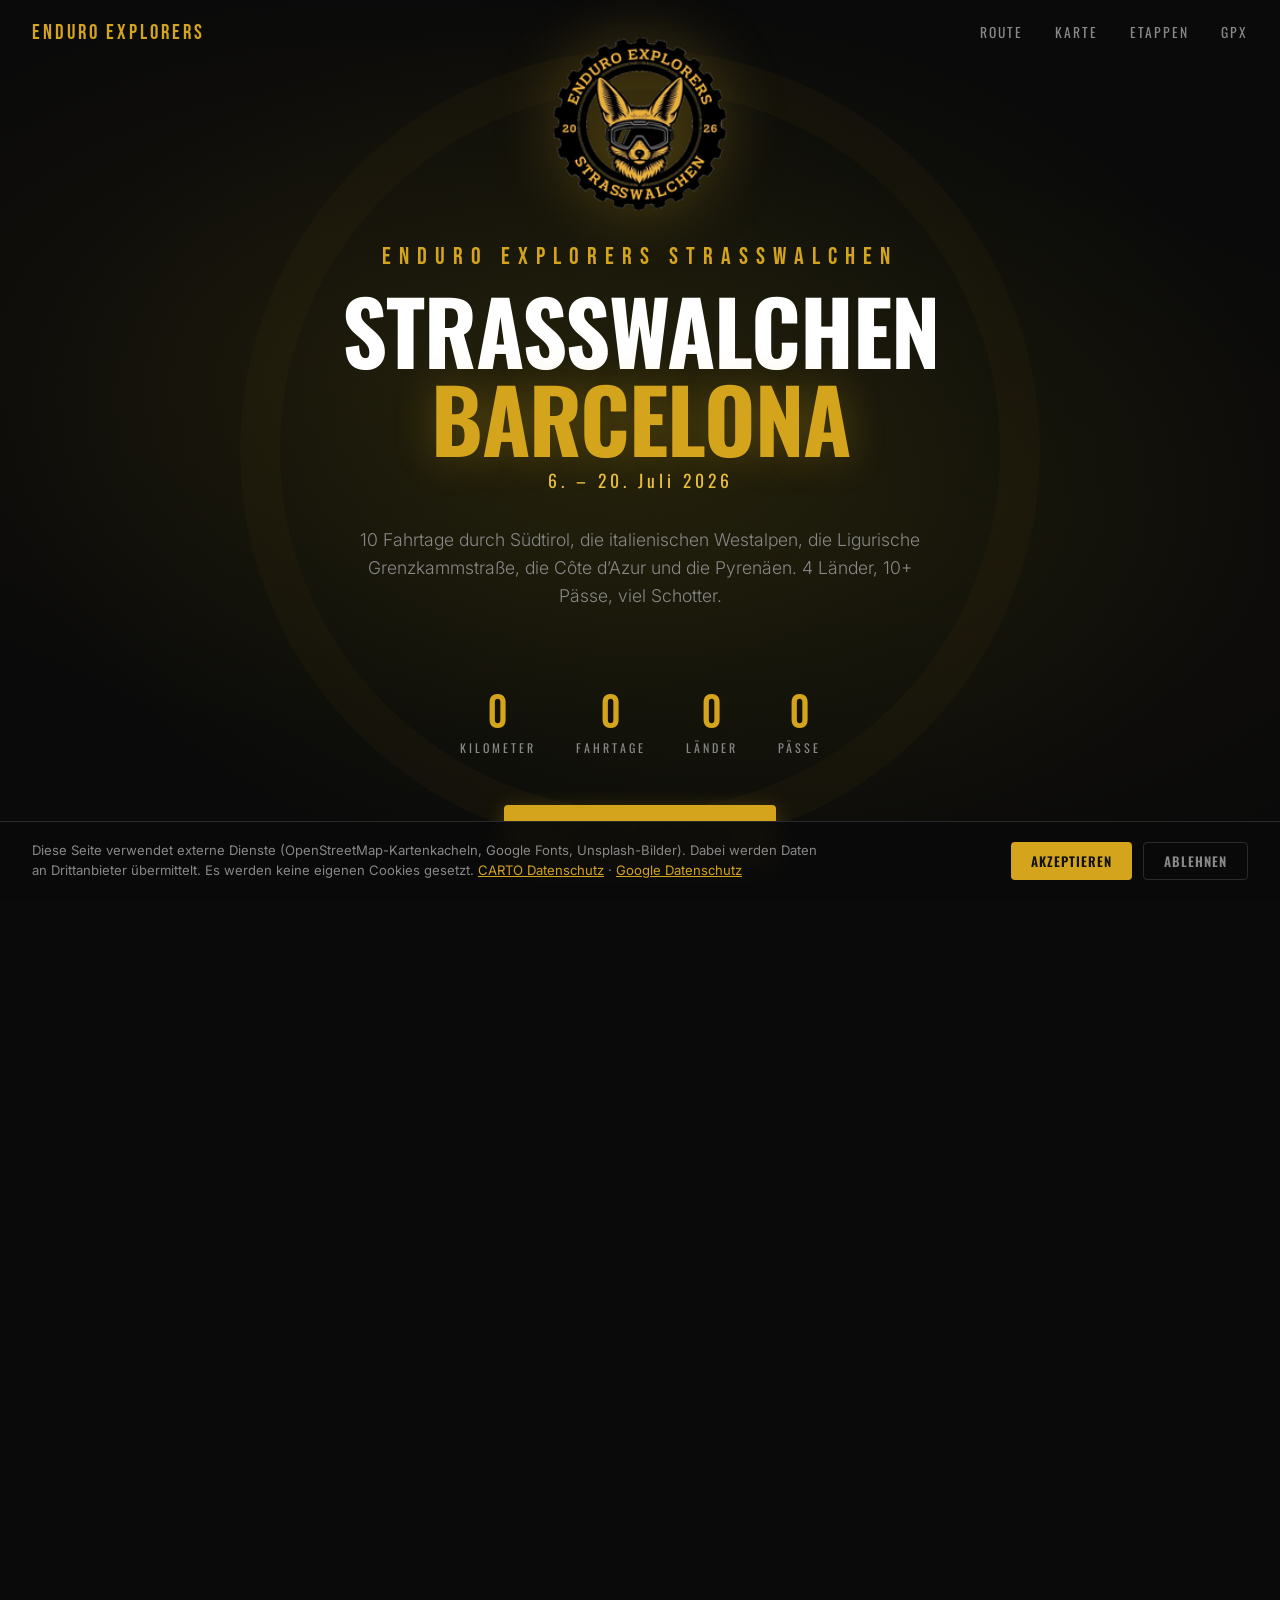
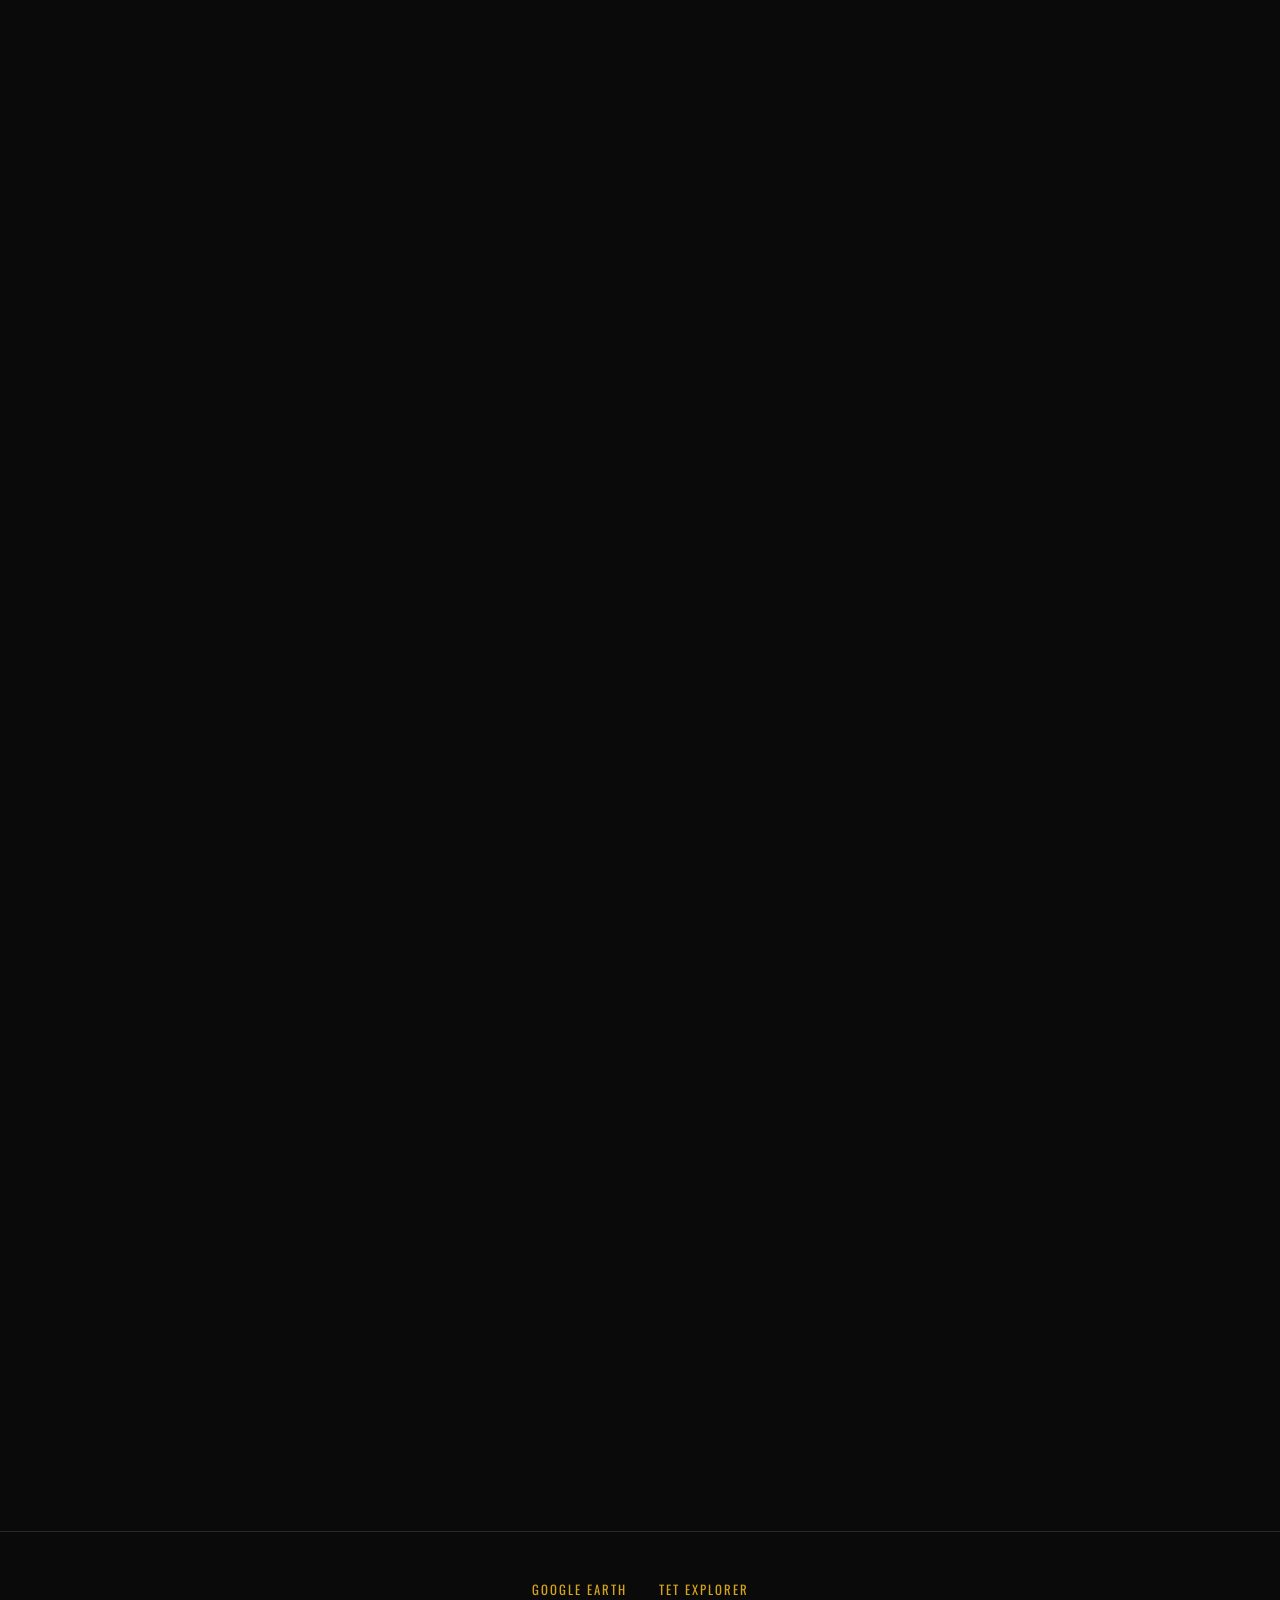
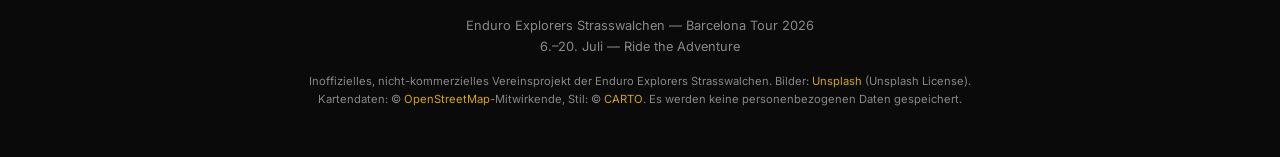
==== commit d1bc11a5: "Logo sauber freigestellt — weißer Rand entfernt Problem: Das Logo hatte einen leichten weißen Halo a" ====
--- a/austria-barcelona.html
+++ b/austria-barcelona.html
@@ -683,7 +683,7 @@
         .leaflet-popup-content-wrapper { background: var(--black-card); color: var(--text); border-radius: 4px; border: 1px solid var(--gold); }
         .leaflet-popup-tip { background: var(--black-card); }
     </style>
-<script>(function(){try{if(!(new URLSearchParams(location.search).get("embed")==="1"||window.self!==window.top))return;document.documentElement.classList.add("embed-mode");function n(){document.querySelectorAll("nav,#navbar,footer,.cookie-banner").forEach(function(el){el.remove()});document.querySelectorAll("a[href]").forEach(function(a){var h=a.getAttribute("href")||"";if(!h)return;if(h[0]==="#"||h.indexOf("mailto:")===0||h.indexOf("tel:")===0)return;if(h.indexOf("http")===0){if(h.indexOf("github.io")>=0||h.indexOf("github.com")>=0){a.removeAttribute("href");a.removeAttribute("target");a.classList.add("cross-page-disabled")}return}if(h.indexOf(".html")>=0||h.slice(-1)==="/"){a.removeAttribute("href");a.removeAttribute("target");a.classList.add("cross-page-disabled")}});document.querySelectorAll("link[rel=\"canonical\"],meta[property=\"og:url\"]").forEach(function(el){el.remove()})}if(document.readyState==="loading")document.addEventListener("DOMContentLoaded",n);else n()}catch(e){}})();</script>
+<script>(function(){try{var _g1="g"+"ithub.io",_g2="g"+"ithub.com";if(!(new URLSearchParams(location.search).get("embed")==="1"||window.self!==window.top))return;document.documentElement.classList.add("embed-mode");function n(){document.querySelectorAll("nav,#navbar,footer,.cookie-banner").forEach(function(el){el.remove()});document.querySelectorAll("a[href]").forEach(function(a){var h=a.getAttribute("href")||"";if(!h)return;if(h[0]==="#"||h.indexOf("mailto:")===0||h.indexOf("tel:")===0)return;if(h.indexOf("http")===0){if(h.indexOf(_g1)>=0||h.indexOf(_g2)>=0){a.removeAttribute("href");a.removeAttribute("target");a.classList.add("cross-page-disabled")}return}if(h.indexOf(".html")>=0||h.slice(-1)==="/"){a.removeAttribute("href");a.removeAttribute("target");a.classList.add("cross-page-disabled")}});document.querySelectorAll('link[rel="canonical"],meta[property="og:url"]').forEach(function(el){el.remove()})}if(document.readyState==="loading")document.addEventListener("DOMContentLoaded",n);else n()}catch(e){}})();</script>
 <style>
 .embed-mode .nav,.embed-mode nav,.embed-mode #navbar,.embed-mode footer,.embed-mode .cookie-banner{display:none!important}
 .embed-mode body{padding-top:0!important}
@@ -723,7 +723,7 @@
     <div class="hero-particles" id="particles"></div>
     <div class="hero-content">
         <div class="hero-logo">
-            <img id="clubLogo" src="[data-uri]" alt="Enduro Explorers Logo">
+            <img id="clubLogo" src="[data-uri]" alt="Enduro Explorers Logo">
         </div>
         <div class="hero-club">Enduro Explorers Strasswalchen</div>
         <h1>Stra&szlig;walchen <span>Barcelona</span></h1>
@@ -774,8 +774,7 @@
         <p>Unsere echte 2026er GPX-Route &mdash; live im <a href="https://gpx.studio" target="_blank" rel="noopener" style="color:#D4A41C;">gpx.studio</a> Editor. Klicken, zoomen, H&ouml;henprofil ansehen, herunterladen.</p>
     </div>
     <div style="background:var(--black-card);border:1px solid var(--gold);border-radius:4px;overflow:hidden;margin-bottom:2rem;">
-        <iframe
-            src="https://gpx.studio/embed?options=%7B%22files%22%3A%5B%22https%3A//raw.githubusercontent.com/MonacoDansn/tet-explorer/main/gpx/tet-2026-gardasee-barcelona.gpx%22%5D%7D#5.5/43.5/6.5"
+        <iframe src="about:blank" data-gpx="[base64]"
             width="100%"
             height="640"
             style="border:0;display:block;background:#1a1a1a;"
@@ -1564,5 +1563,15 @@
     setTimeout(()=>{animateCounter('stat-km',routeData.totalKm);animateCounter('stat-days',routeData.totalDays);animateCounter('stat-countries',routeData.countries);animateCounter('stat-passes',routeData.passes);},500);
 });
 </script>
+
+<script>
+(function(){
+    // Lazy-load gpx.studio iframes: decode src from data-attr at runtime
+    document.querySelectorAll('iframe[data-gpx]').forEach(function(f){
+        try { f.src = atob(f.getAttribute('data-gpx')); } catch(e){}
+    });
+})();
+</script>
+
 </body>
 </html>
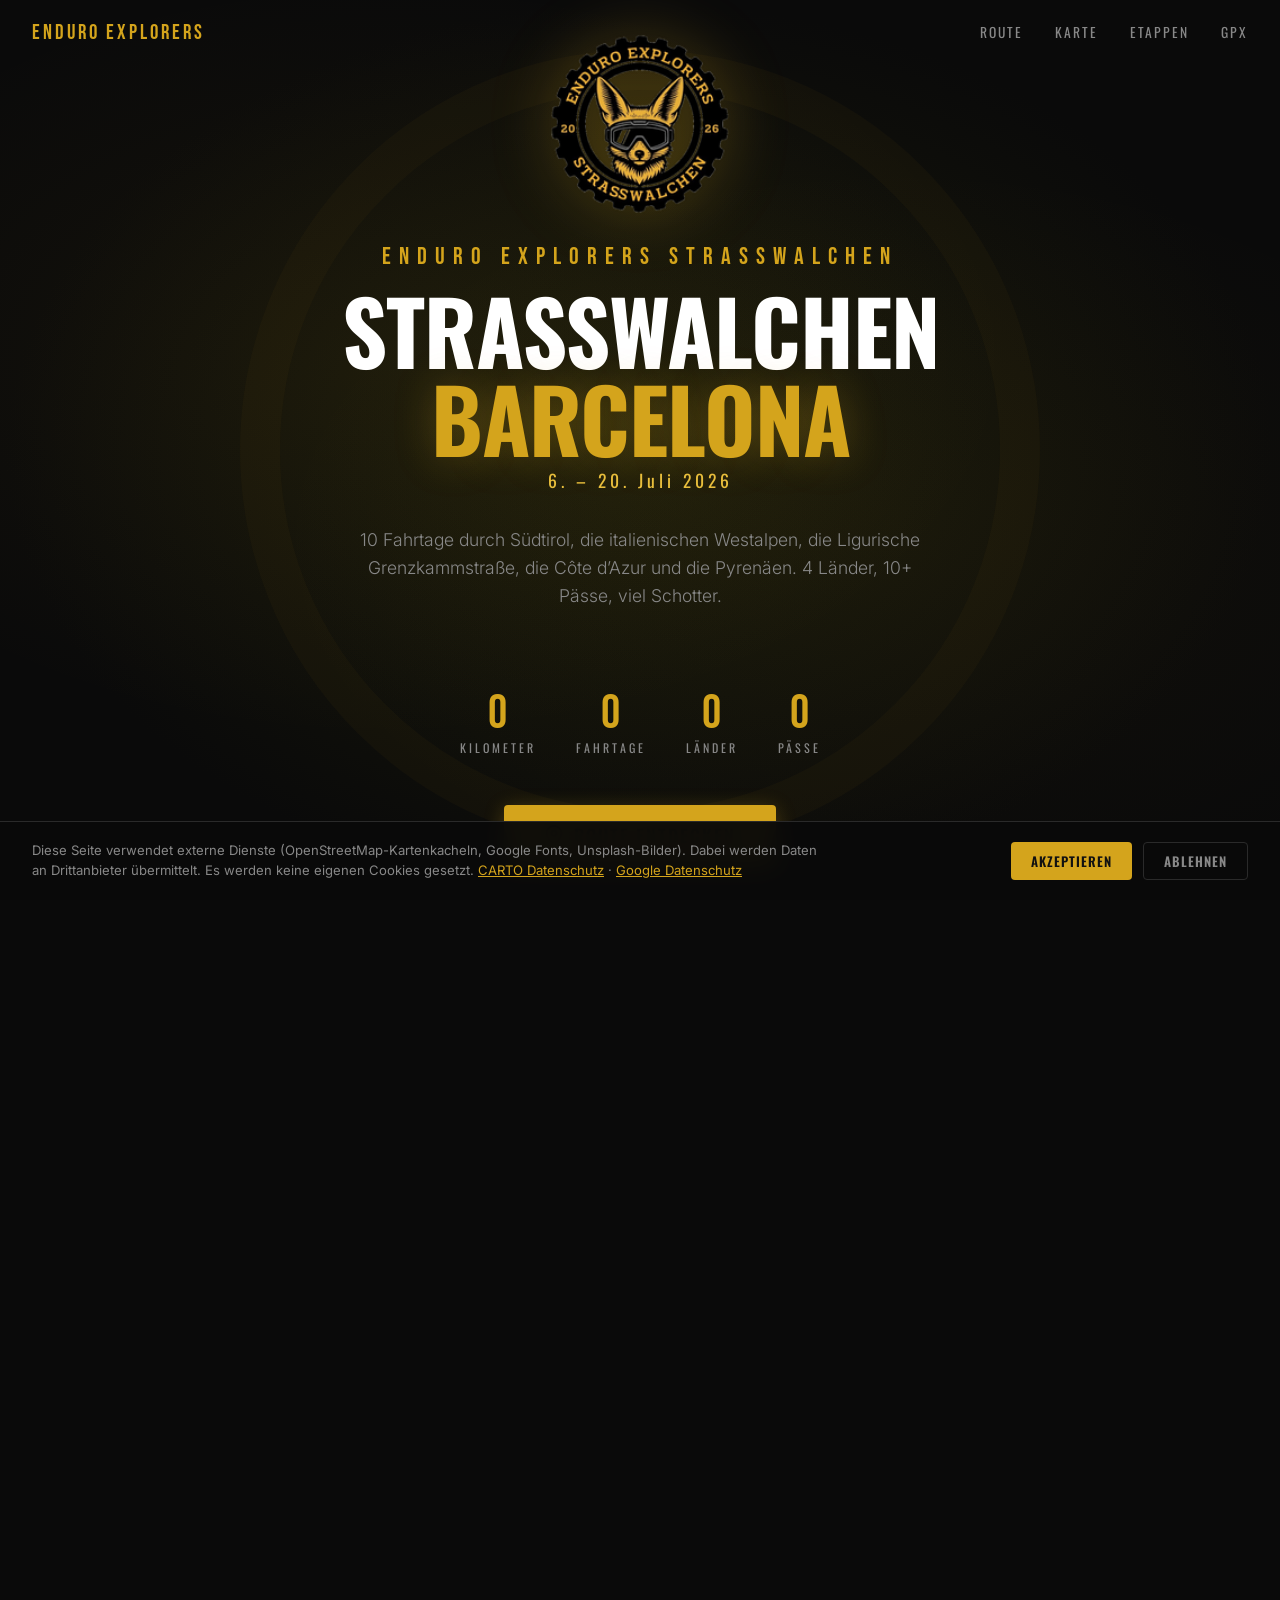
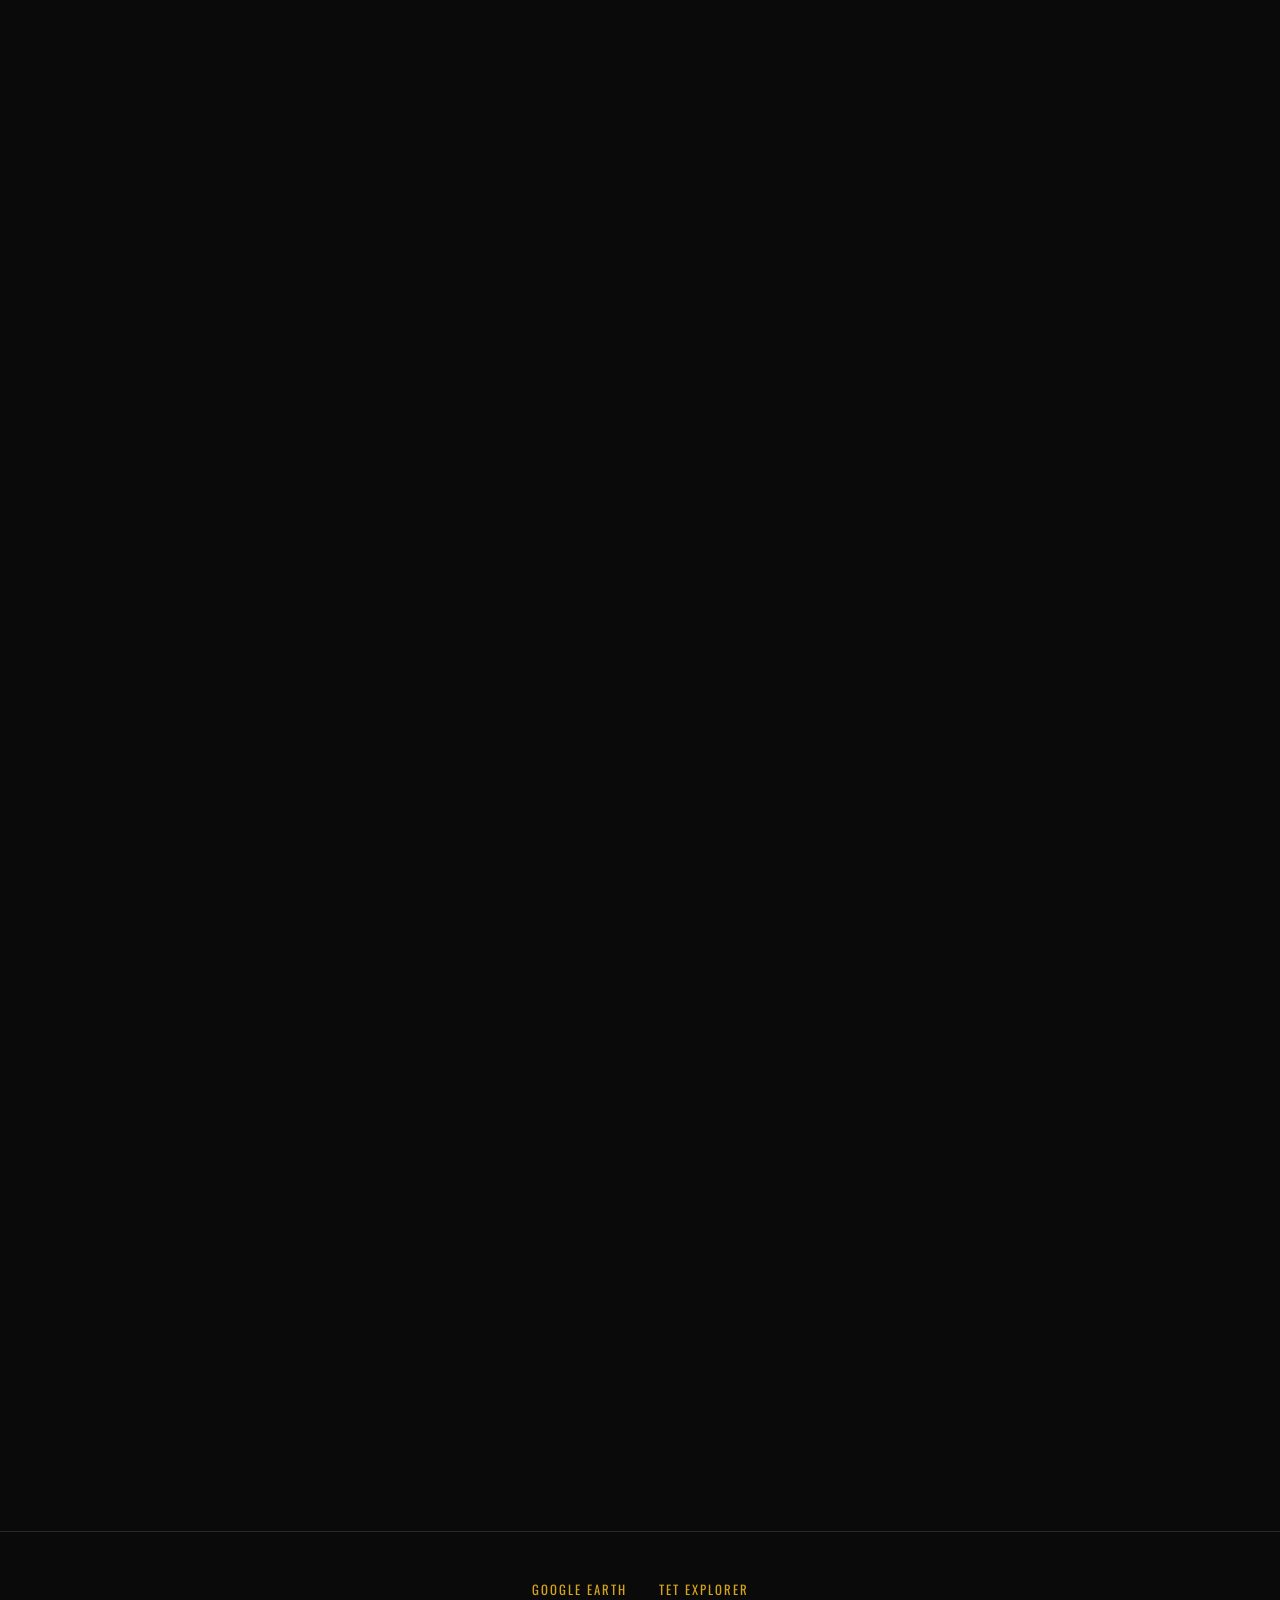
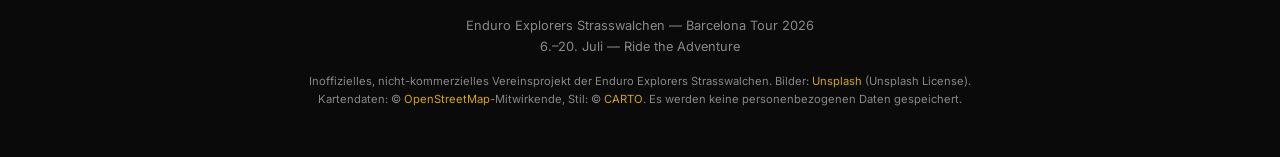
==== commit 54b54531: "Logo wieder scharf — native Auflösung statt Upscaling Problem: Mein erster Cleanup hat das Logo von " ====
--- a/austria-barcelona.html
+++ b/austria-barcelona.html
@@ -723,7 +723,7 @@
     <div class="hero-particles" id="particles"></div>
     <div class="hero-content">
         <div class="hero-logo">
-            <img id="clubLogo" src="[data-uri]" alt="Enduro Explorers Logo">
+            <img id="clubLogo" src="[data-uri]" alt="Enduro Explorers Logo">
         </div>
         <div class="hero-club">Enduro Explorers Strasswalchen</div>
         <h1>Stra&szlig;walchen <span>Barcelona</span></h1>
@@ -774,7 +774,7 @@
         <p>Unsere echte 2026er GPX-Route &mdash; live im <a href="https://gpx.studio" target="_blank" rel="noopener" style="color:#D4A41C;">gpx.studio</a> Editor. Klicken, zoomen, H&ouml;henprofil ansehen, herunterladen.</p>
     </div>
     <div style="background:var(--black-card);border:1px solid var(--gold);border-radius:4px;overflow:hidden;margin-bottom:2rem;">
-        <iframe src="about:blank" data-gpx="[base64]"
+        <iframe src="about:blank" data-gpx="aHR0cHM6Ly9ncHguc3R1ZGlvL2VtYmVkP29wdGlvbnM9JTdCJTIyZmlsZXMlMjIlM0ElNUIlMjJodHRwcyUzQS8vdG91ci5lbmR1cm8tZXhwbG9yZXJzLmF0L2dweC90ZXQtMjAyNi1nYXJkYXNlZS1iYXJjZWxvbmEuZ3B4JTIyJTVEJTdEIzUuNS80My41LzYuNQ=="
             width="100%"
             height="640"
             style="border:0;display:block;background:#1a1a1a;"
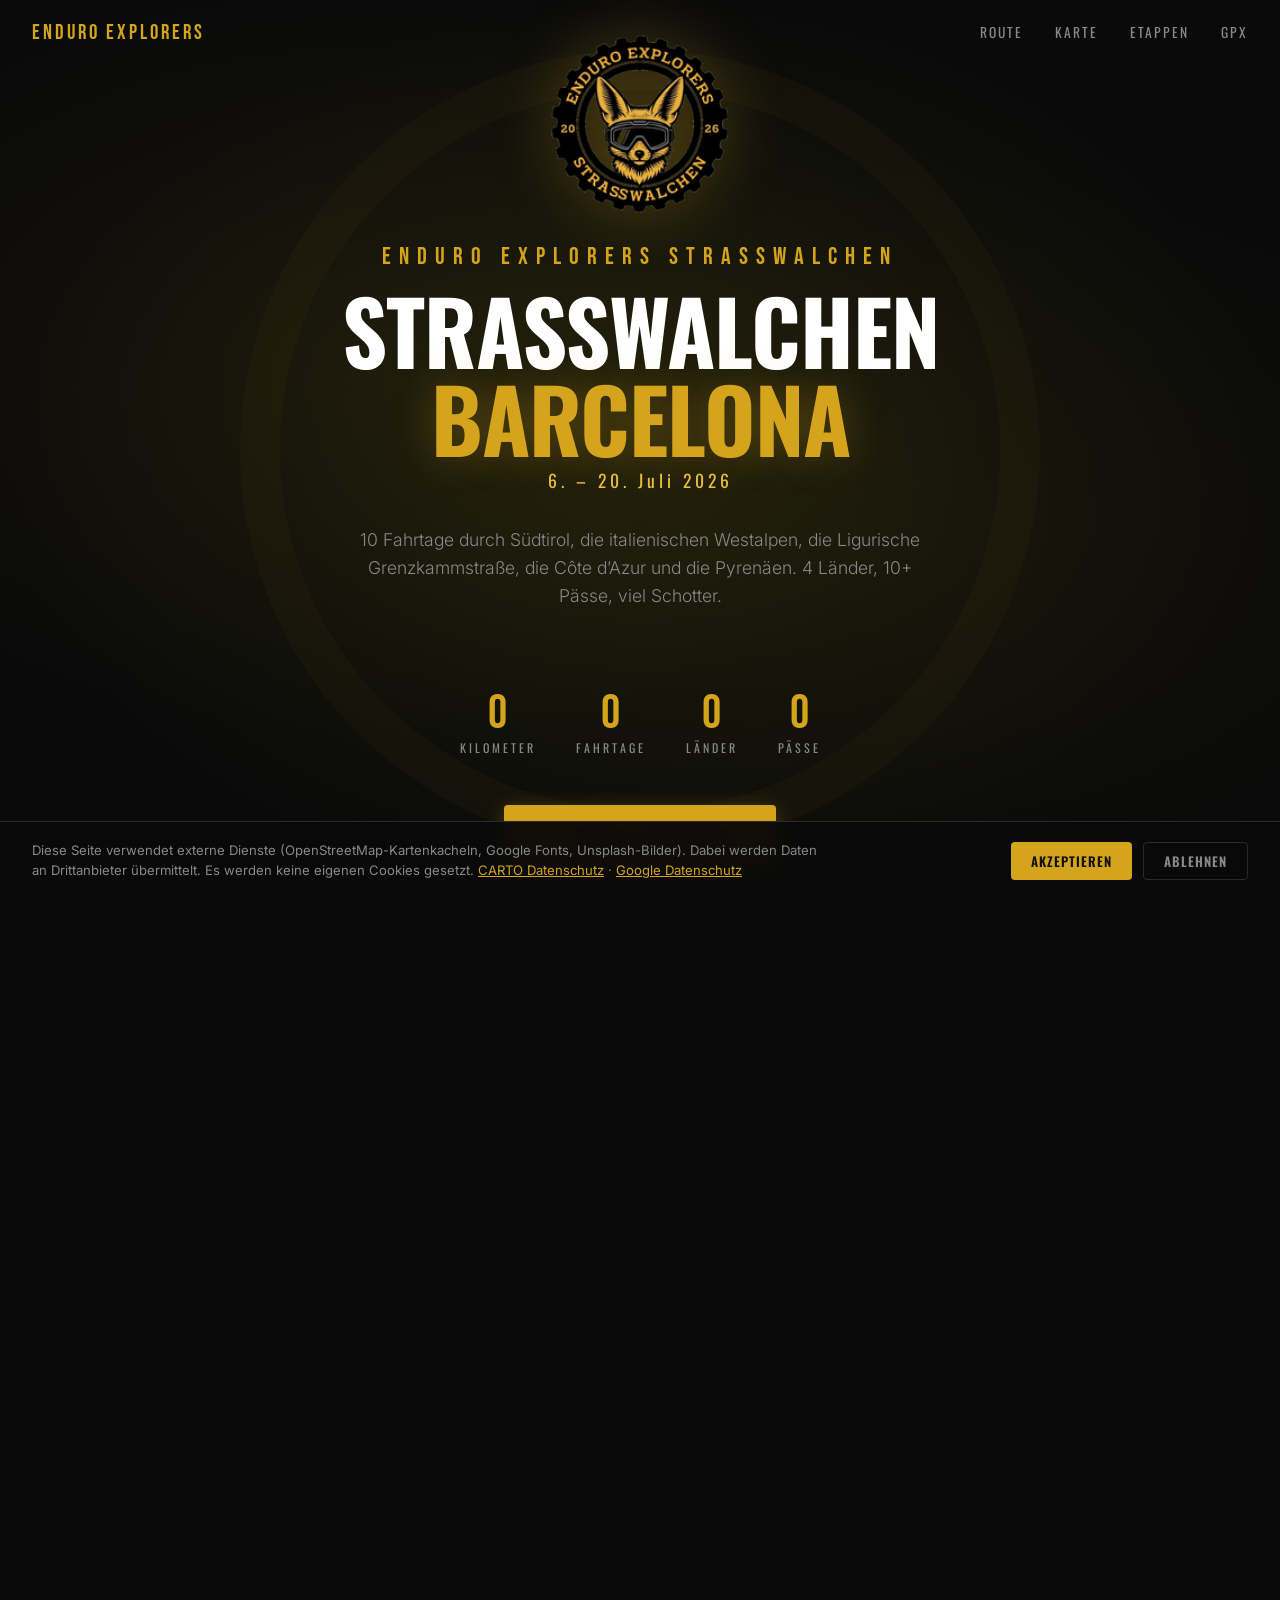
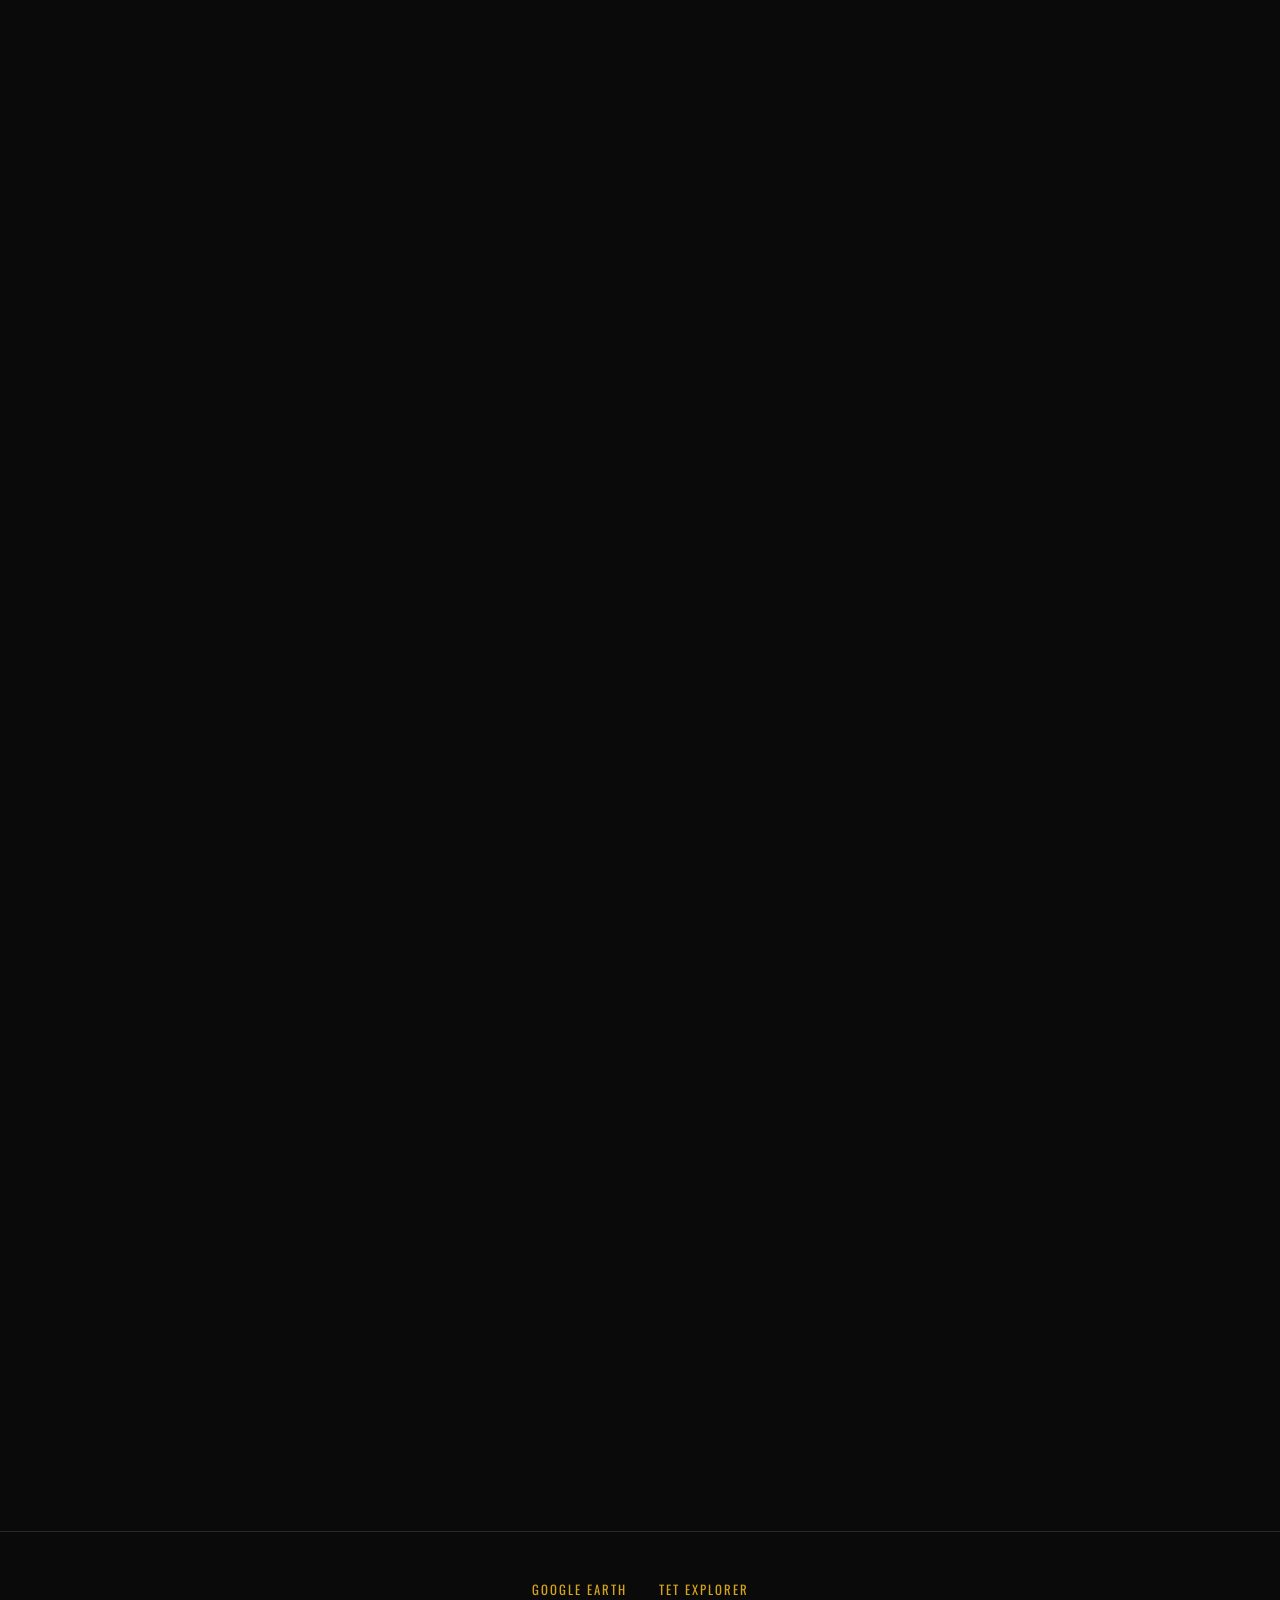
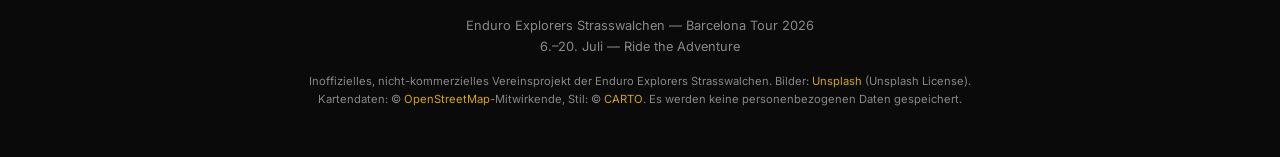
==== commit 87e14adb: "Logo: aggressives Post-Resize-Cleanup — final 0 weiße Halo-Pixel Selbst nach Alpha-Bleeding-Fix erze" ====
--- a/austria-barcelona.html
+++ b/austria-barcelona.html
@@ -723,7 +723,7 @@
     <div class="hero-particles" id="particles"></div>
     <div class="hero-content">
         <div class="hero-logo">
-            <img id="clubLogo" src="[data-uri]" alt="Enduro Explorers Logo">
+            <img id="clubLogo" src="[data-uri]" alt="Enduro Explorers Logo">
         </div>
         <div class="hero-club">Enduro Explorers Strasswalchen</div>
         <h1>Stra&szlig;walchen <span>Barcelona</span></h1>
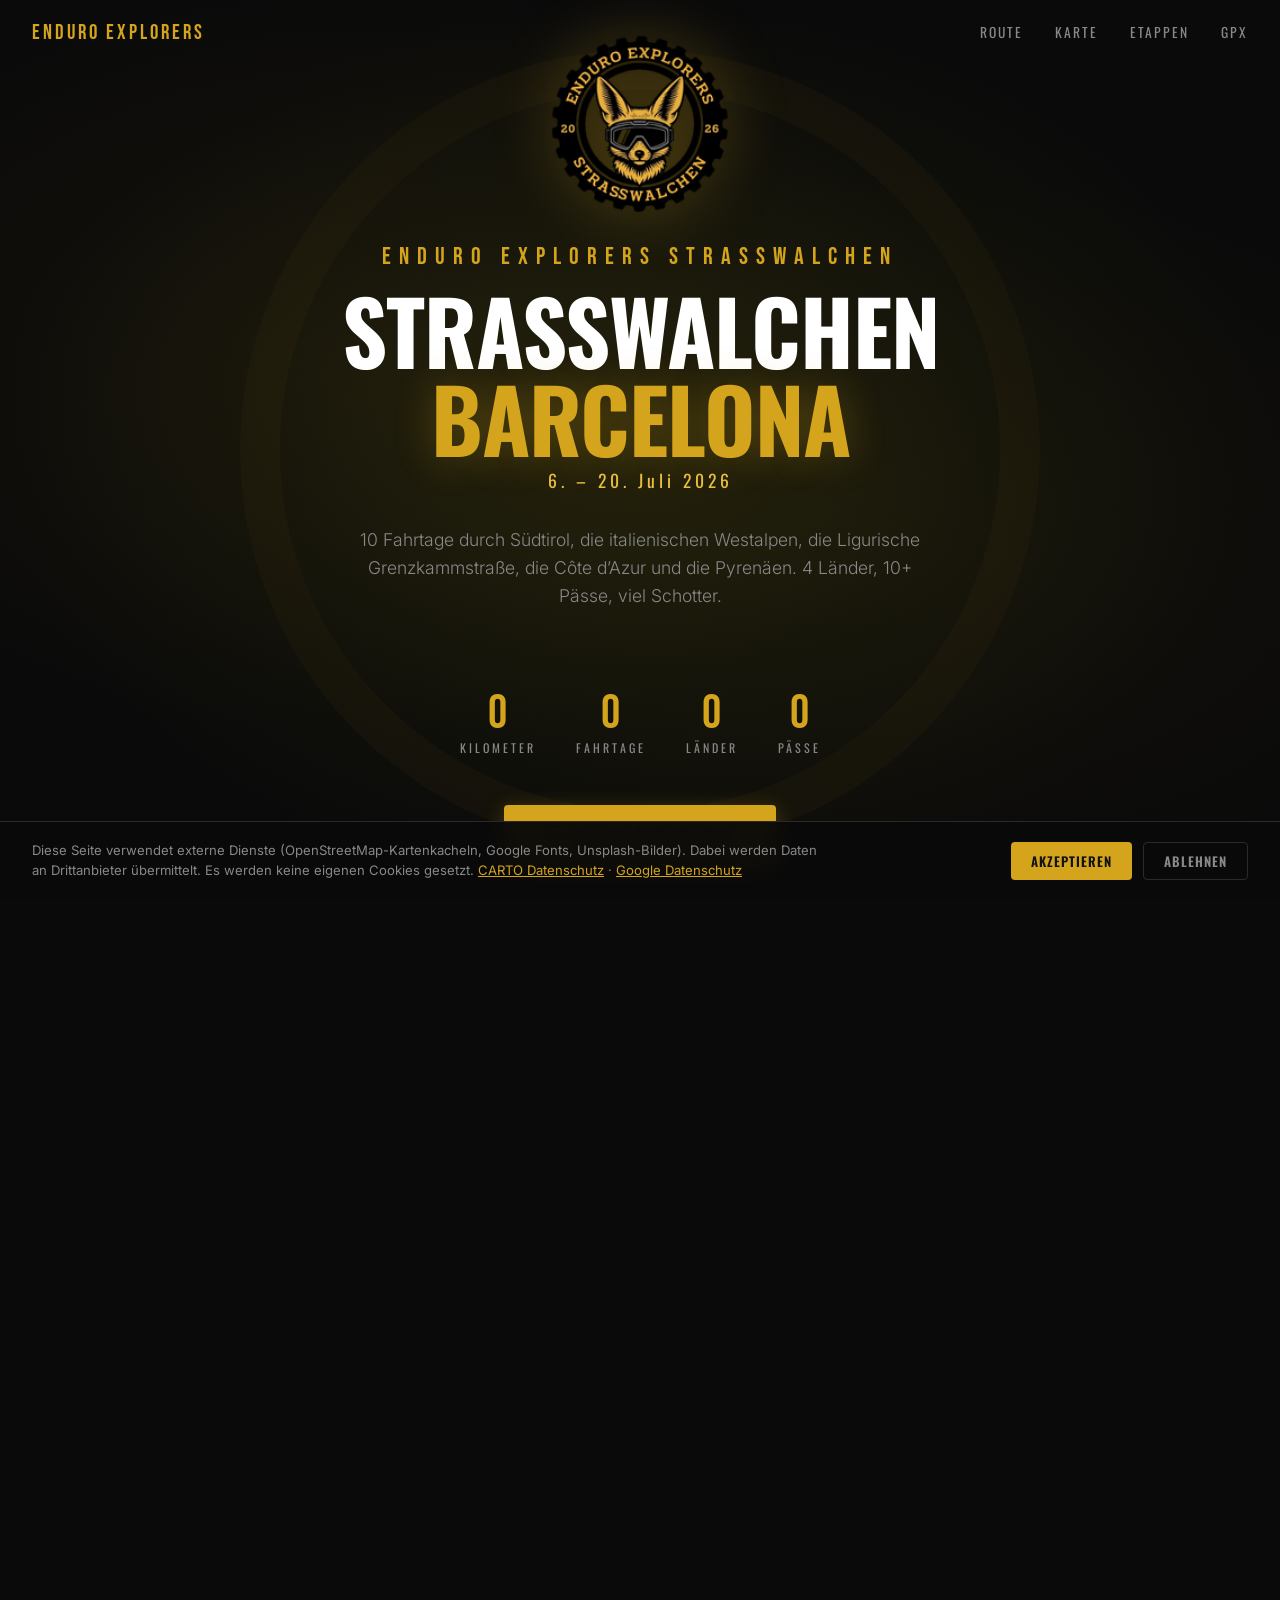
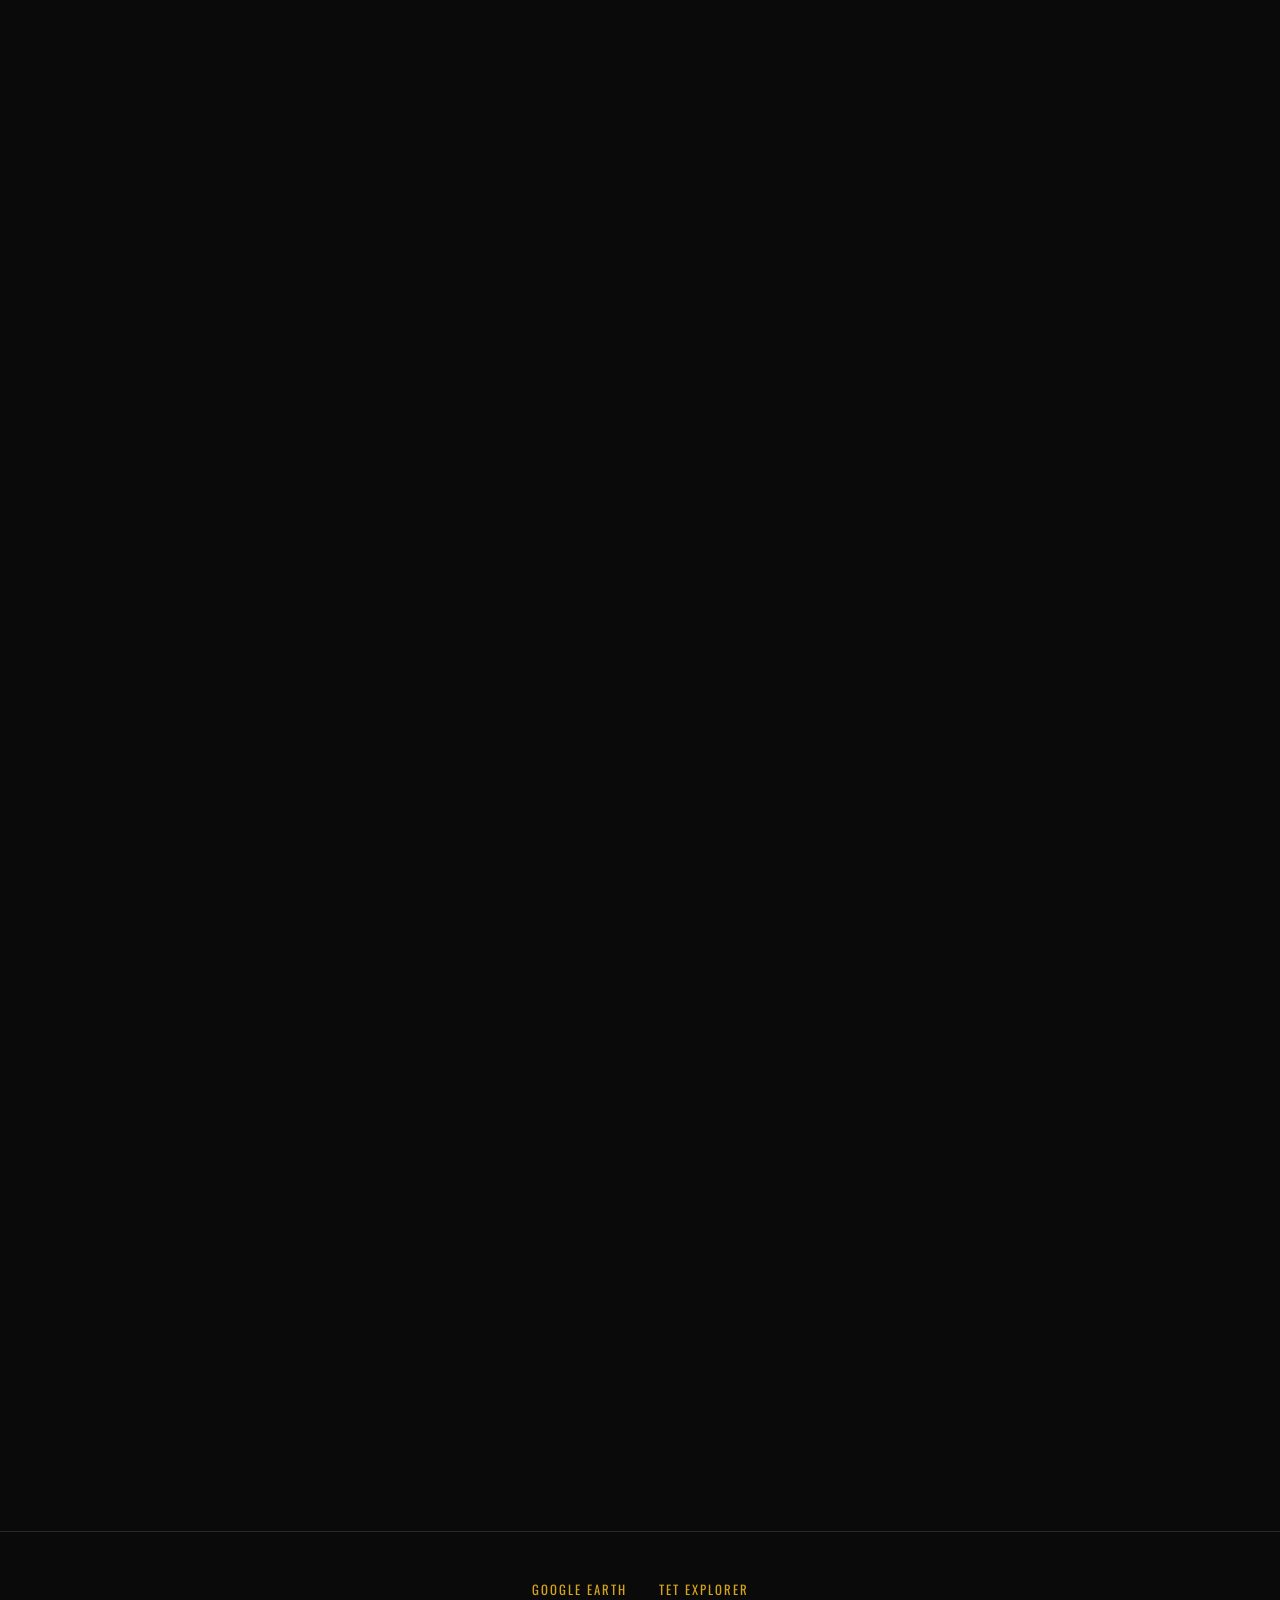
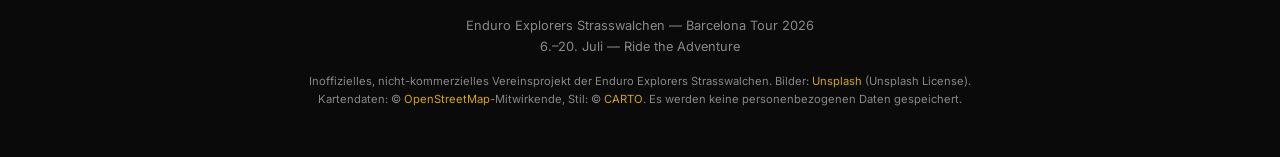
==== commit b5ffd16c: "Logo: heller Randsaum endgültig entfernt (1px-Erosion) Root cause diesmal wirklich gefunden: Der wei" ====
--- a/austria-barcelona.html
+++ b/austria-barcelona.html
@@ -683,7 +683,7 @@
         .leaflet-popup-content-wrapper { background: var(--black-card); color: var(--text); border-radius: 4px; border: 1px solid var(--gold); }
         .leaflet-popup-tip { background: var(--black-card); }
     </style>
-<script>(function(){try{var _g1="g"+"ithub.io",_g2="g"+"ithub.com";if(!(new URLSearchParams(location.search).get("embed")==="1"||window.self!==window.top))return;document.documentElement.classList.add("embed-mode");function n(){document.querySelectorAll("nav,#navbar,footer,.cookie-banner").forEach(function(el){el.remove()});document.querySelectorAll("a[href]").forEach(function(a){var h=a.getAttribute("href")||"";if(!h)return;if(h[0]==="#"||h.indexOf("mailto:")===0||h.indexOf("tel:")===0)return;if(h.indexOf("http")===0){if(h.indexOf(_g1)>=0||h.indexOf(_g2)>=0){a.removeAttribute("href");a.removeAttribute("target");a.classList.add("cross-page-disabled")}return}if(h.indexOf(".html")>=0||h.slice(-1)==="/"){a.removeAttribute("href");a.removeAttribute("target");a.classList.add("cross-page-disabled")}});document.querySelectorAll('link[rel="canonical"],meta[property="og:url"]').forEach(function(el){el.remove()})}if(document.readyState==="loading")document.addEventListener("DOMContentLoaded",n);else n()}catch(e){}})();</script>
+<script>(function(){try{if(!(new URLSearchParams(location.search).get("embed")==="1"||window.self!==window.top))return;document.documentElement.classList.add("embed-mode");function n(){document.querySelectorAll("nav,#navbar,footer,.cookie-banner").forEach(function(el){el.remove()});}if(document.readyState==="loading")document.addEventListener("DOMContentLoaded",n);else n()}catch(e){}})();</script>
 <style>
 .embed-mode .nav,.embed-mode nav,.embed-mode #navbar,.embed-mode footer,.embed-mode .cookie-banner{display:none!important}
 .embed-mode body{padding-top:0!important}
@@ -723,7 +723,7 @@
     <div class="hero-particles" id="particles"></div>
     <div class="hero-content">
         <div class="hero-logo">
-            <img id="clubLogo" src="[data-uri]" alt="Enduro Explorers Logo">
+            <img id="clubLogo" src="[data-uri]" alt="Enduro Explorers Logo">
         </div>
         <div class="hero-club">Enduro Explorers Strasswalchen</div>
         <h1>Stra&szlig;walchen <span>Barcelona</span></h1>
